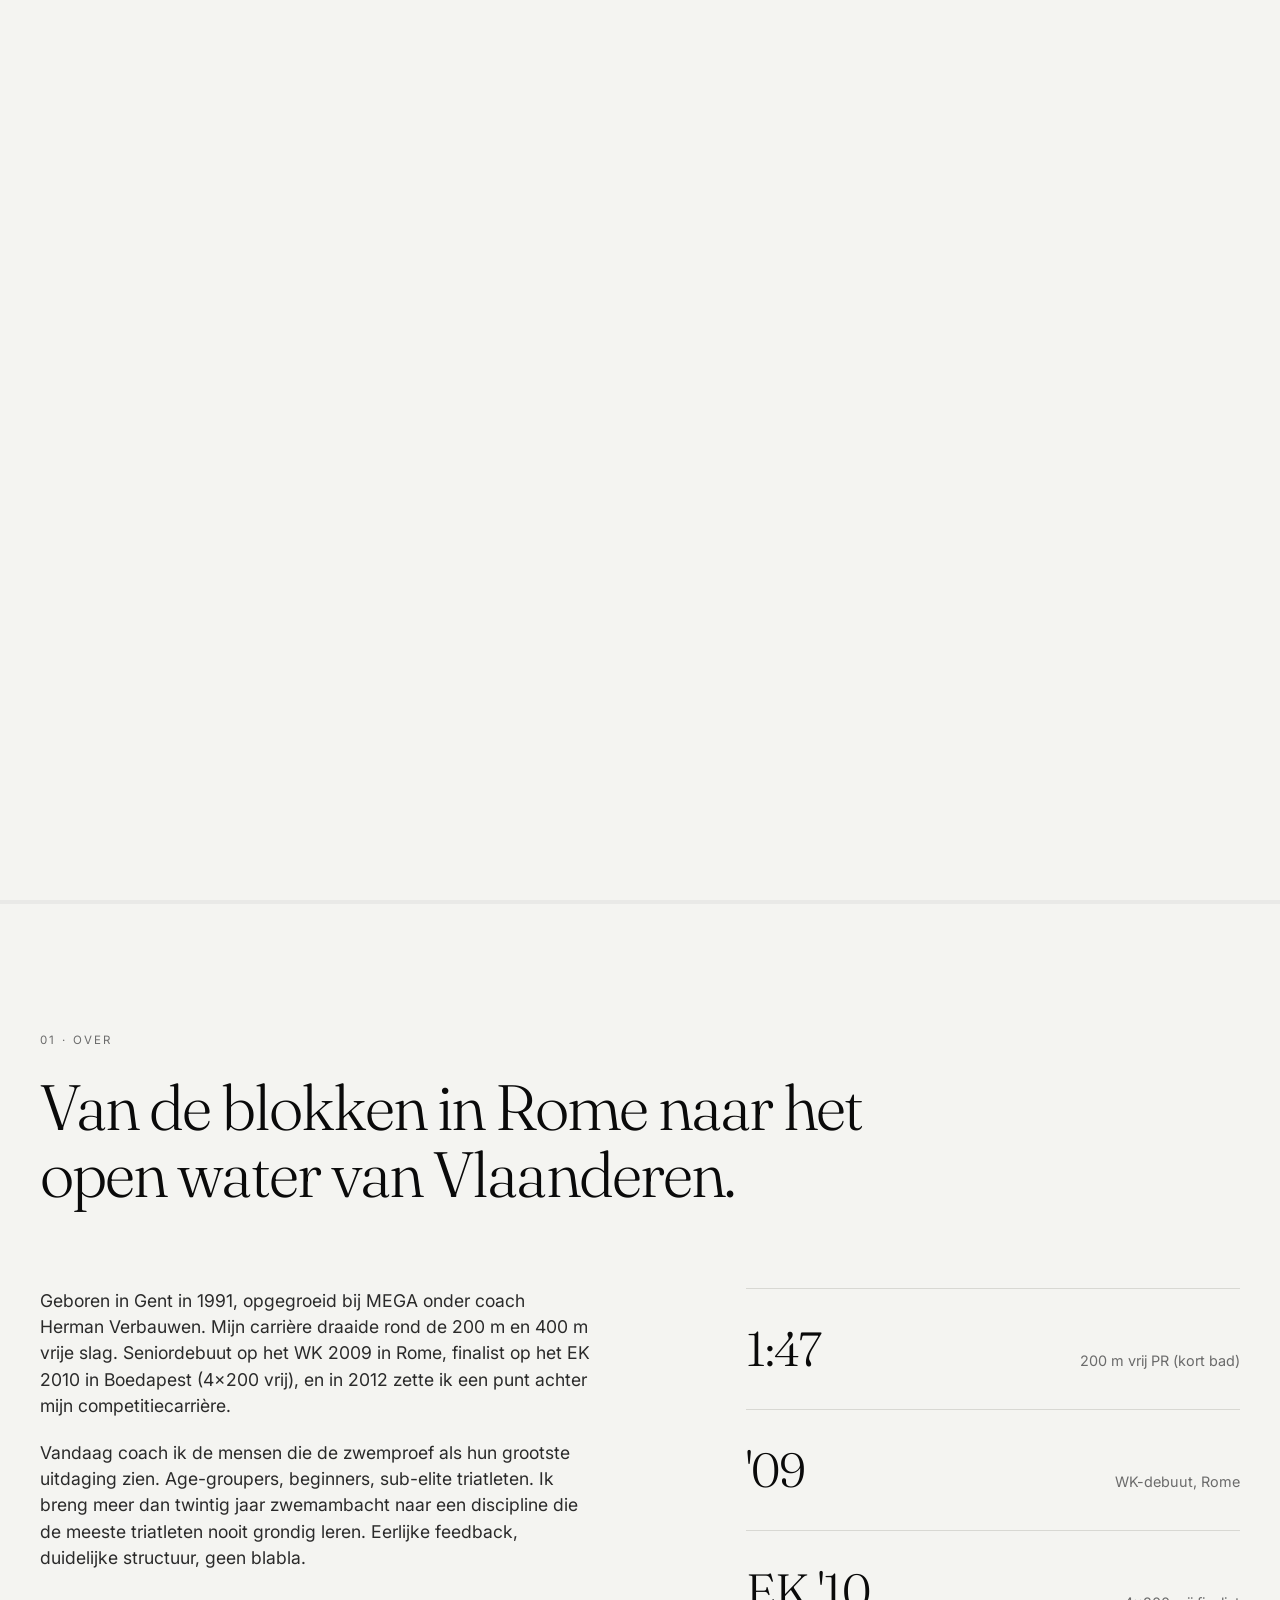
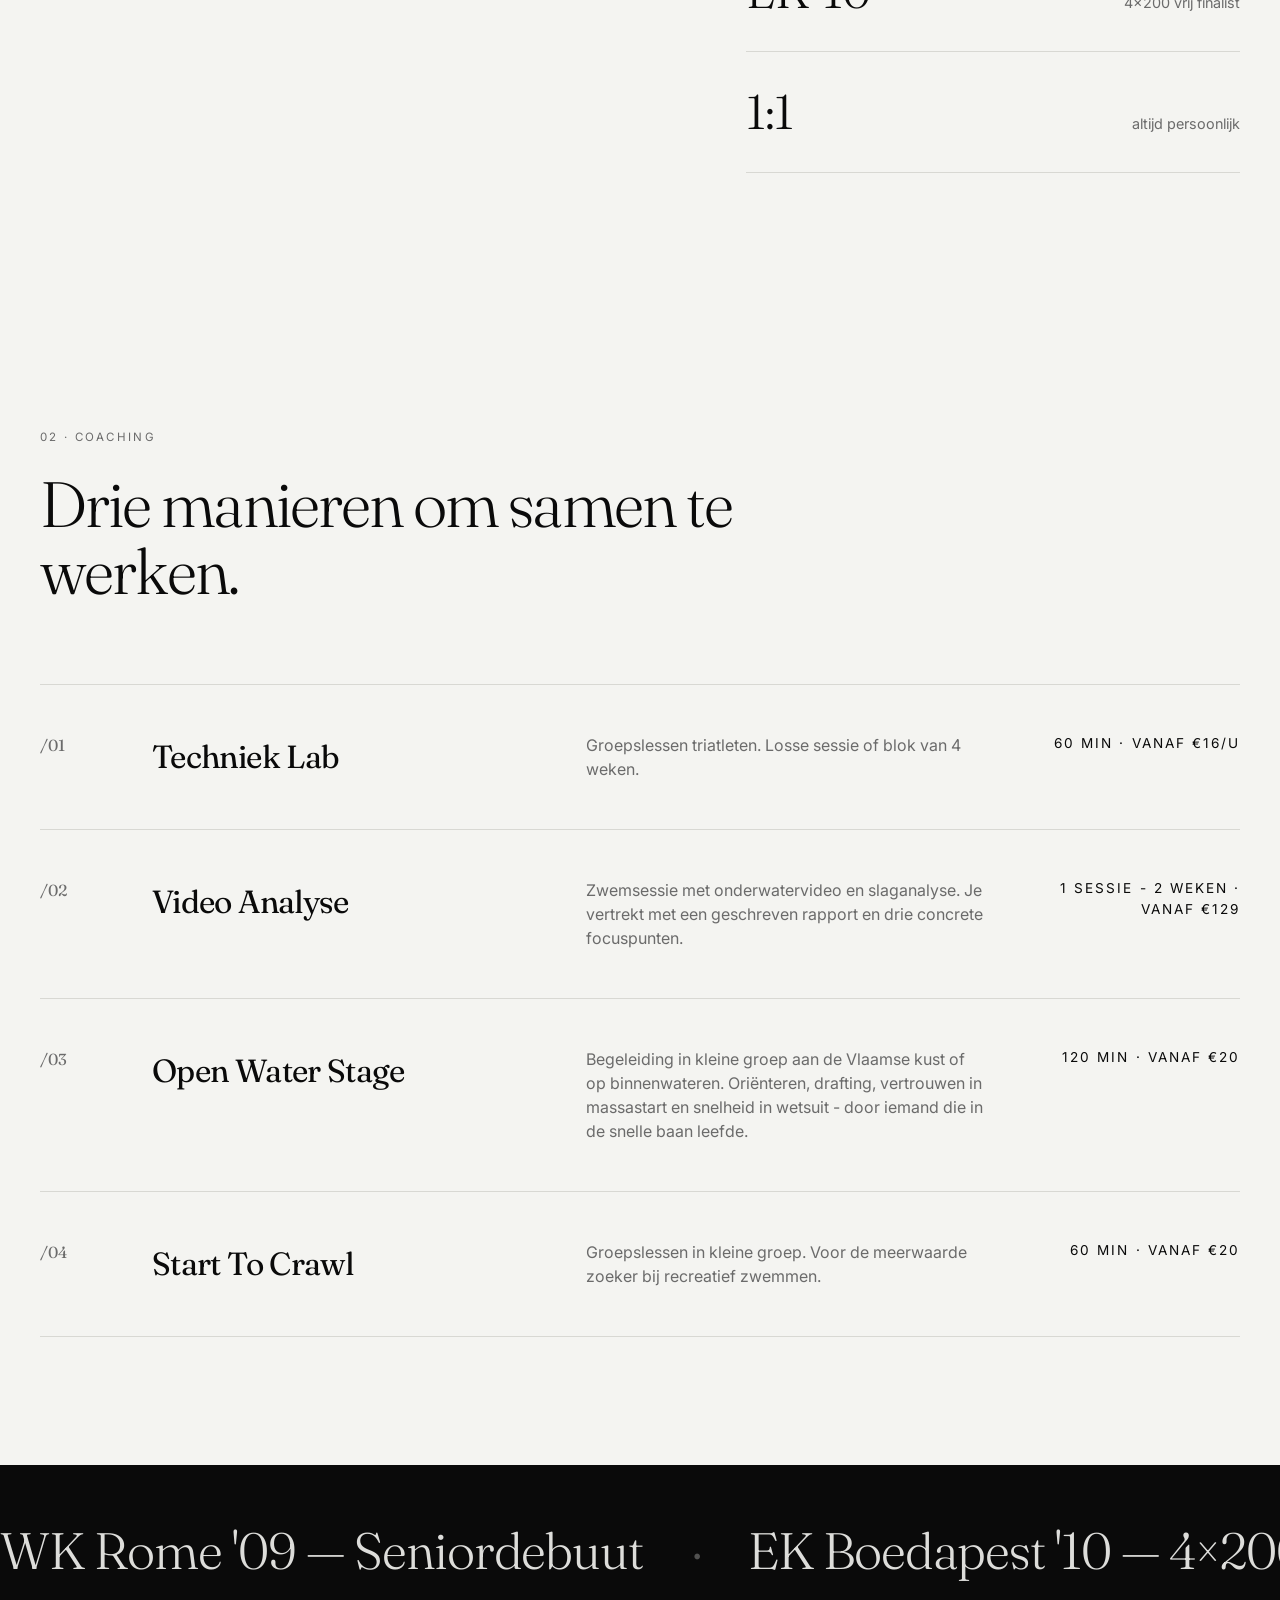
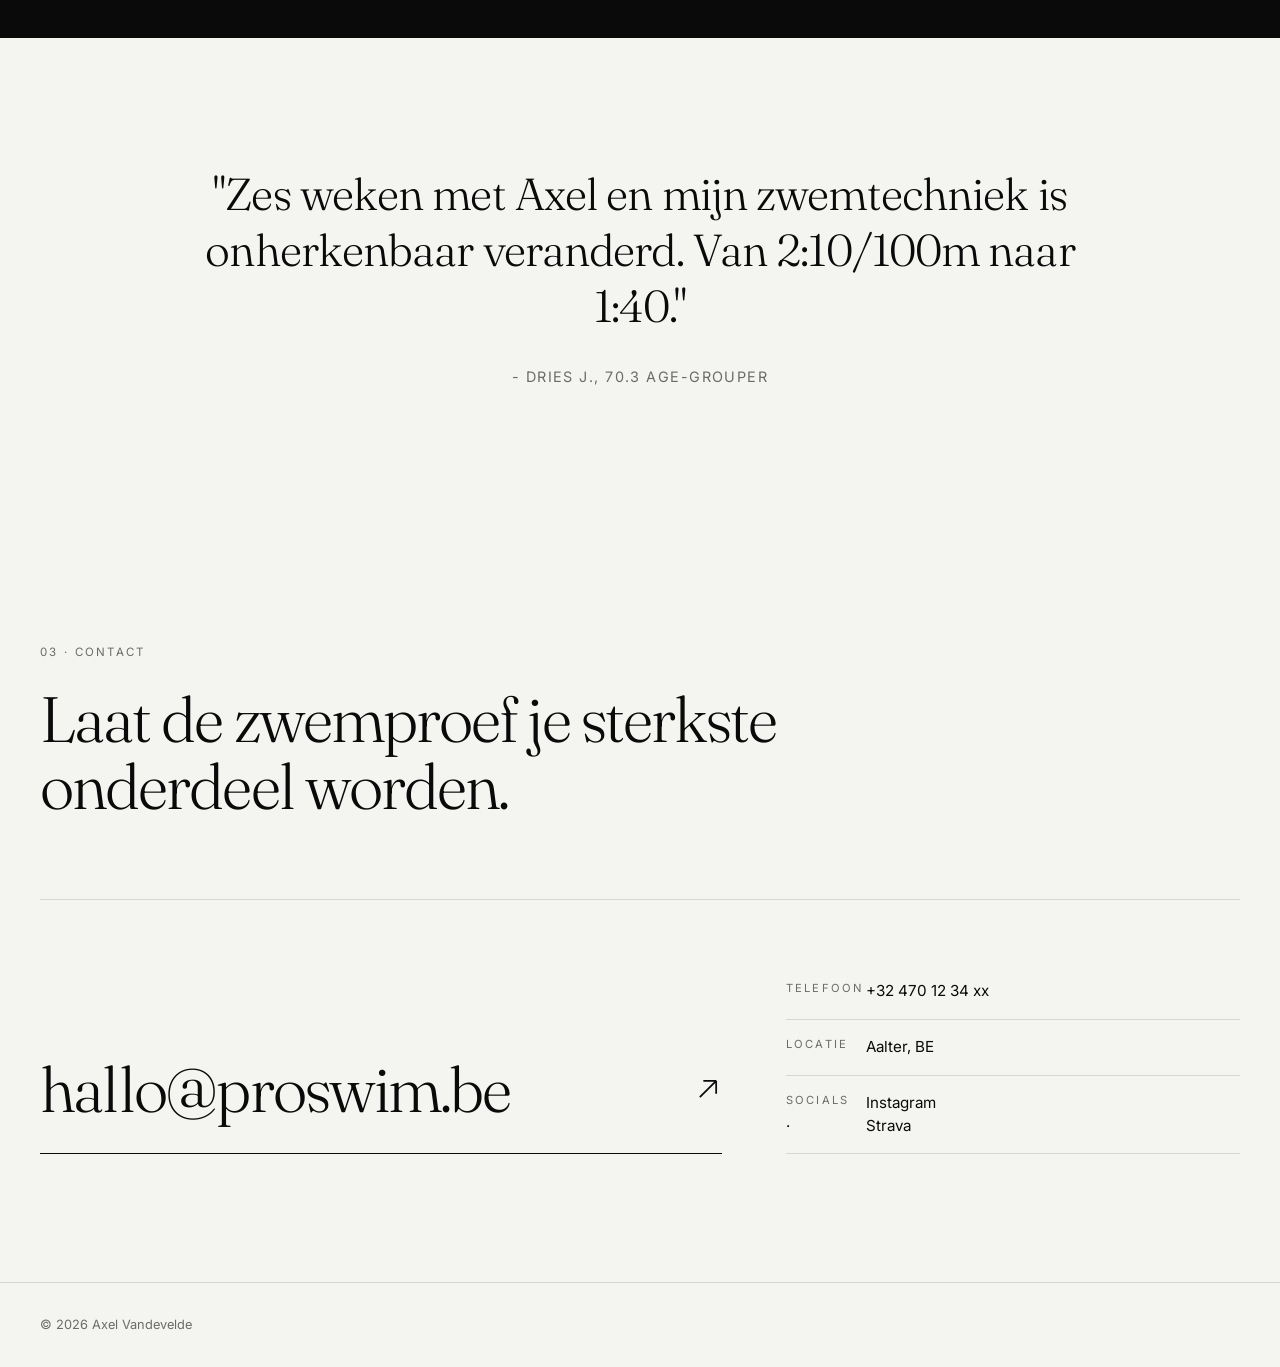
==== index.html @ d783f0c8 "Add files via upload" ====
<!doctype html>
<html lang="nl">
  <head>
    <meta charset="UTF-8" />
    <meta name="viewport" content="width=device-width, initial-scale=1.0" />
    <title>Axel Vandevelde — Zwemcoach voor Triatleten</title>
    <meta
      name="description"
      content="Ex-Belgisch international vrije slag, nu zwemcoach voor triatleten. Techniek, uithouding en open water. Gevestigd in Aalter."
    />
    <link rel="alternate" hreflang="nl" href="https://proswim.be/" />
    <link rel="alternate" hreflang="en" href="https://proswim.be/en/" />
    <link rel="alternate" hreflang="x-default" href="https://proswim.be/" />
    <link
      href="https://fonts.googleapis.com/css2?family=Inter:wght@300;400;500;600&family=Fraunces:opsz,wght@9..144,300;9..144,400;9..144,600&display=swap"
      rel="stylesheet"
    />
    <link rel="stylesheet" href="styles.css" />
    <link rel="sitemap" type="application/xml" href="/sitemap.xml" />
  </head>
  <body>
    <div class="loader" id="loader">
      <div class="loader__counter"><span id="count">0</span><i>%</i></div>
      <div class="loader__name">
        <span data-text="AXEL">AXEL</span>
        <span data-text="VANDEVELDE">VANDEVELDE</span>
      </div>
      <div class="loader__panel loader__panel--top"></div>
      <div class="loader__panel loader__panel--bottom"></div>
    </div>

    <div class="cursor" id="cursor"></div>

    <header class="nav">
      <a href="index.html" class="nav__logo">AV<span>.</span></a>
      <nav class="nav__links">
        <a href="#about">Over</a>
        <a href="#services">Coaching</a>
        <a href="#results">Palmares</a>
        <a href="#contact">Contact</a>
      </nav>
      <div class="nav__right">
        <!--<div class="lang">
          <a href="/" class="is-active" aria-current="page">NL</a>
          <span>/</span>
          <a href="/en/">EN</a>
        </div>-->
        <a href="#contact" class="nav__cta">Contacteer mij →</a>
      </div>
    </header>

    <section class="hero">
      <div class="hero__meta">
        <span>Zwemcoach · Ex-international vrije slag</span>
        <span>Aalter, België</span>
      </div>

      <h1 class="hero__title">
        <span class="line"><span>Zwem</span></span>
        <span class="line"><span>slimmer,</span></span>
        <span class="line"><span><em>niet harder.</em></span></span>
      </h1>

      <div class="hero__foot">
        <p>
          Voormalig Belgisch international vrije slag. Vandaag help ik
          triatleten en open-waterzwemmers om het eerste deel van de race om
          te toveren van een overlevingsoefening, naar een echt wapen.
        </p>
        <a href="#services" class="scroll-hint">
          <span>Scroll</span>
          <svg viewBox="0 0 24 24" width="14" height="14">
            <path d="M12 4v16m0 0l-6-6m6 6l6-6" stroke="currentColor"
              stroke-width="1.5" fill="none" />
          </svg>
        </a>
      </div>

      <svg class="wave" viewBox="0 0 1440 80" preserveAspectRatio="none">
        <path
          d="M0,40 C240,80 480,0 720,40 C960,80 1200,0 1440,40 L1440,80 L0,80 Z"
          fill="currentColor" />
      </svg>
    </section>

    <section class="about" id="about">
      <div class="section-head reveal">
        <span class="eyebrow">01 · Over</span>
        <h2>Van de blokken in Rome naar het open water van Vlaanderen.</h2>
      </div>
      <div class="about__grid">
        <div class="about__text reveal">
          <p>
            Geboren in Gent in 1991, opgegroeid bij MEGA onder coach Herman
            Verbauwen. Mijn carrière draaide rond de 200 m en 400 m vrije
            slag. Seniordebuut op het WK 2009 in Rome, finalist op het EK
            2010 in Boedapest (4×200 vrij), en in 2012 zette ik een punt
            achter mijn competitiecarrière.
          </p>
          <p>
            Vandaag coach ik de mensen die de zwemproef als hun grootste uitdaging zien.
            Age-groupers, beginners, sub-elite triatleten. Ik breng meer
            dan twintig jaar zwemambacht naar een discipline die de meeste
            triatleten nooit grondig leren. Eerlijke feedback, duidelijke
            structuur, geen blabla.
          </p>
        </div>
        <ul class="about__stats">
          <li class="reveal"><strong>1:47</strong><span>200 m vrij PR (kort bad)</span></li>
          <li class="reveal"><strong>'09</strong><span>WK-debuut, Rome</span></li>
          <li class="reveal"><strong>EK '10</strong><span>4×200 vrij finalist</span></li>
          <li class="reveal"><strong>1:1</strong><span>altijd persoonlijk</span></li>
        </ul>
      </div>
    </section>

    <section class="services" id="services">
      <div class="section-head reveal">
        <span class="eyebrow">02 · Coaching</span>
        <h2>Drie manieren om samen te werken.</h2>
      </div>

      <div class="services__list">
        <article class="service reveal">
          <span class="service__num">/01</span>
          <h3>Techniek Lab</h3>
          <p>
            Groepslessen triatleten. Losse sessie of blok van 4 weken.
          </p>
          <span class="service__meta">60 min · Vanaf €16/u</span>
        </article>

        <article class="service reveal">
          <span class="service__num">/02</span>
          <h3>Video Analyse</h3>
          <p>
            Zwemsessie met onderwatervideo en slaganalyse. Je vertrekt met
            een geschreven rapport en drie concrete focuspunten.
          </p>
          <span class="service__meta">1 sessie - 2 weken · Vanaf €129</span>
        </article>

        <article class="service reveal">
          <span class="service__num">/03</span>
          <h3>Open Water Stage</h3>
          <p>
            Begeleiding in kleine groep aan de Vlaamse kust of op
            binnenwateren. Oriënteren, drafting, vertrouwen in massastart
            en snelheid in wetsuit - door iemand die in de snelle baan
            leefde.
          </p>
          <span class="service__meta">120 min · Vanaf €20</span>
        </article>

        <article class="service reveal">
          <span class="service__num">/04</span>
          <h3>Start To Crawl</h3>
          <p>
            Groepslessen in kleine groep. Voor de meerwaarde zoeker bij recreatief zwemmen.
          </p>
          <span class="service__meta">60 min · Vanaf €20</span>
        </article>
      </div>
    </section>

    <section class="marquee" id="results">
      <div class="marquee__track">
        <span>WK Rome '09 — Seniordebuut</span><span>·</span>
        <span>EK Boedapest '10 — 4×200 vrij finalist</span><span>·</span>
        <span>EYOF Belgrado '07 — 🥉 4×100 vrij</span><span>·</span>
        <span>Jeugd-EK Praag '09 — 200 vrij finalist</span><span>·</span>
        <span>BK-titels jeugd & senioren</span><span>·</span>
        <span>200 vrij PR · 1:47.74 (kort bad)</span><span>·</span>
        <span>400 vrij PR · 3:48.53 (kort bad)</span><span>·</span>
        <span>100 vrij PR · 49.70 (kort bad)</span><span>·</span>
      </div>
    </section>

    <section class="quote">
      <blockquote class="reveal">
        <p>
          "Zes weken met Axel en mijn zwemtechniek is onherkenbaar veranderd. Van 2:10/100m naar 1:40."
        </p>
        <cite>- Dries J., 70.3 age-grouper</cite>
      </blockquote>
    </section>

    <section class="contact" id="contact">
      <div class="section-head reveal">
        <span class="eyebrow">03 · Contact</span>
        <h2>Laat de zwemproef je sterkste onderdeel worden.</h2>
      </div>

      <div class="contact__grid">
        <a href="mailto:hallo@proswim.be" class="contact__big reveal">
          hallo@proswim.be
          <svg viewBox="0 0 24 24" width="28" height="28">
            <path d="M5 19L19 5M19 5H8M19 5v11" stroke="currentColor"
              stroke-width="1.5" fill="none" />
          </svg>
        </a>

        <div class="contact__info reveal">
          <p><span>Telefoon</span>+32 470 12 34 xx</p>
          <p><span>Locatie</span>Aalter, BE</p>
          <p>
            <span>Socials</span>
            <a href="https://www.instagram.com/proswim.be">Instagram</a> · <a href="https://strava.app.link/yNakvzGQs3b">Strava</a>
          </p>
        </div>
      </div>
    </section>

    <footer class="footer">
      <span>© 2026 Axel Vandevelde</span>
    </footer>

    <script src="script.js"></script>
  </body>
</html>
---- styles.css ----
/* RESET */
*, *::before, *::after { box-sizing: border-box; margin: 0; padding: 0; }
html { scroll-behavior: smooth; }
body {
  font-family: "Inter", system-ui, sans-serif;
  background: #f4f4f1;
  color: #0a0a0a;
  font-weight: 400;
  line-height: 1.5;
  -webkit-font-smoothing: antialiased;
  overflow-x: hidden;
}
a { color: inherit; text-decoration: none; }
img { max-width: 100%; display: block; }

:root {
  --bg: #f4f4f1;
  --fg: #0a0a0a;
  --muted: #6b6b6b;
  --line: #d8d8d3;
  --serif: "Fraunces", Georgia, serif;
}

/* ------------- LOADER ------------- */
.loader {
  position: fixed; inset: 0; z-index: 100;
  background: var(--fg); color: var(--bg);
  display: flex; align-items: center; justify-content: center;
  flex-direction: column; gap: 2rem;
  overflow: hidden;
}
.loader__counter {
  position: absolute; bottom: 2rem; right: 2rem;
  font-family: var(--serif); font-size: clamp(3rem, 10vw, 7rem);
  font-weight: 300; letter-spacing: -0.04em;
  display: flex; align-items: flex-start;
}
.loader__counter i { font-size: 1rem; margin-top: 1rem; font-style: normal; opacity: .5;}
.loader__name {
  display: flex; gap: 1.5rem;
  font-family: var(--serif); font-size: clamp(2.5rem, 9vw, 6rem);
  font-weight: 400; letter-spacing: -0.04em;
}
.loader__name span {
  display: inline-block; overflow: hidden;
  position: relative;
}
.loader__name span::before {
  content: attr(data-text);
  display: inline-block;
  transform: translateY(110%);
  animation: rise 0.9s cubic-bezier(.6,.05,.05,1) 0.3s forwards;
}
.loader__name span:nth-child(2)::before { animation-delay: 0.5s; }
@keyframes rise { to { transform: translateY(0); } }

.loader__panel {
  position: absolute; left: 0; right: 0; height: 50vh;
  background: var(--bg);
  transform: scaleY(0); transform-origin: top;
}
.loader__panel--bottom { bottom: 0; transform-origin: bottom; }
.loader__panel--top    { top: 0; }

.loader.is-done .loader__panel { animation: curtain 1s cubic-bezier(.7,0,.2,1) forwards; }
.loader.is-done .loader__counter,
.loader.is-done .loader__name { opacity: 0; transition: opacity .4s; }
@keyframes curtain { to { transform: scaleY(1); } }
.loader.is-gone { display: none; }

/* ------------- CURSOR ------------- */
.cursor {
  position: fixed; top: 0; left: 0; width: 18px; height: 18px;
  border: 1px solid var(--fg); border-radius: 50%;
  pointer-events: none; z-index: 90;
  transform: translate(-50%, -50%);
  transition: transform .2s ease, width .25s, height .25s, background .25s;
  mix-blend-mode: difference;
  border-color: #fff;
}
.cursor.is-hover { width: 46px; height: 46px; background: #fff; }
@media (max-width: 768px) { .cursor { display: none; } }

/* ------------- NAV ------------- */
.nav {
  position: fixed; top: 0; left: 0; right: 0; z-index: 50;
  display: flex; align-items: center; justify-content: space-between;
  padding: 1.5rem 2.5rem;
  mix-blend-mode: difference; color: #fff;
}
.nav__logo { font-family: var(--serif); font-size: 1.4rem; font-weight: 500; }
.nav__logo span { color: #fff; opacity: .5; }
.nav__links { display: flex; gap: 2rem; font-size: .9rem; }
.nav__links a { position: relative; }
.nav__links a::after {
  content: ""; position: absolute; left: 0; bottom: -4px;
  width: 100%; height: 1px; background: currentColor;
  transform: scaleX(0); transform-origin: right;
  transition: transform .4s ease;
}
.nav__links a:hover::after { transform: scaleX(1); transform-origin: left; }
.nav__cta { font-size: .85rem; opacity: .9; }
@media (max-width: 768px) {
  .nav { padding: 1rem 1.25rem; }
  .nav__links { display: none; }
}

/* ------------- HERO ------------- */
.hero {
  min-height: 100vh; padding: 8rem 2.5rem 4rem;
  display: flex; flex-direction: column; justify-content: space-between;
  position: relative;
}
.hero__meta {
  display: flex; justify-content: space-between;
  text-transform: uppercase; letter-spacing: .15em;
  font-size: .72rem; color: var(--muted);
}
.hero__title {
  font-family: var(--serif);
  font-size: clamp(3.5rem, 14vw, 13rem);
  font-weight: 300; line-height: .95;
  letter-spacing: -0.04em;
  margin: 2rem 0;
}
.hero__title em { font-style: italic; font-weight: 400; opacity: .55; }
.hero__title .line { display: block; overflow: hidden; }
.hero__title .line > span {
  display: inline-block; transform: translateY(110%);
  animation: rise 1s cubic-bezier(.6,.05,.05,1) forwards;
}
.hero__title .line:nth-child(1) > span { animation-delay: 2.2s; }
.hero__title .line:nth-child(2) > span { animation-delay: 2.3s; }
.hero__title .line:nth-child(3) > span { animation-delay: 2.4s; }

.hero__foot {
  display: flex; justify-content: space-between; align-items: flex-end;
  gap: 2rem;
  opacity: 0; animation: fadeIn 1s ease 2.8s forwards;
}
.hero__foot p { max-width: 38ch; color: var(--muted); }
.scroll-hint {
  display: flex; align-items: center; gap: .5rem;
  font-size: .8rem; text-transform: uppercase; letter-spacing: .15em;
}
.scroll-hint svg { animation: bob 2s ease-in-out infinite; }
@keyframes bob { 50% { transform: translateY(6px); } }
@keyframes fadeIn { to { opacity: 1; } }

.wave {
  position: absolute; 
  bottom: 0; 
  left: 0;
  /* 1. Stretch the wave to be twice as wide as the screen */
  width: 200%; 
  height: 60px;
  color: var(--fg);
  opacity: .04;
  
  /* 2. Apply a linear, infinite animation */
  animation: rollingWave 12s linear infinite;
}

/* 3. Define the sliding motion */
@keyframes rollingWave {
  0% {
    transform: translateX(0);
  }
  100% {
    /* Slide left by exactly half its new width (which equals 1 screen width) */
    transform: translateX(-50%);
  }
}

@media (max-width: 768px) {
  .hero { padding: 7rem 1.25rem 3rem; }
  .hero__foot { flex-direction: column; align-items: flex-start; }
}

/* ------------- SECTION SHARED ------------- */
section { padding: 8rem 2.5rem; }
@media (max-width: 768px) { section { padding: 5rem 1.25rem; } }

.section-head { max-width: 900px; margin-bottom: 5rem; }
.eyebrow {
  text-transform: uppercase; letter-spacing: .2em; font-size: .72rem;
  color: var(--muted); display: block; margin-bottom: 1.5rem;
}
.section-head h2 {
  font-family: var(--serif); font-weight: 300;
  font-size: clamp(2rem, 5vw, 4rem); line-height: 1.05;
  letter-spacing: -0.03em;
}

/* Scroll reveals */
.reveal { opacity: 0; transform: translateY(40px); transition: opacity 1s ease, transform 1s ease; }
.reveal.in { opacity: 1; transform: none; }

/* ------------- ABOUT ------------- */
.about__grid {
  display: grid; grid-template-columns: 1.3fr 1fr; gap: 4rem;
  align-items: start;
}
.about__text p + p { margin-top: 1.25rem; }
.about__text p { font-size: 1.1rem; color: #2a2a2a; max-width: 50ch; }

.about__stats { list-style: none; border-top: 1px solid var(--line); }
.about__stats li {
  display: flex; justify-content: space-between; align-items: baseline;
  padding: 1.5rem 0; border-bottom: 1px solid var(--line);
}
.about__stats strong {
  font-family: var(--serif); font-weight: 300;
  font-size: clamp(2rem, 4vw, 3rem); letter-spacing: -0.02em;
}
.about__stats span { color: var(--muted); font-size: .9rem; }
@media (max-width: 768px) { .about__grid { grid-template-columns: 1fr; gap: 3rem; } }

/* ------------- SERVICES ------------- */
.services__list { display: grid; gap: 0; border-top: 1px solid var(--line); }
.service {
  display: grid; grid-template-columns: 80px 1fr 1fr 220px;
  gap: 2rem; align-items: start;
  padding: 3rem 0; border-bottom: 1px solid var(--line);
  transition: padding .4s ease, background .4s ease;
}
.service:hover { padding-left: 1.5rem; background: rgba(0,0,0,0.02); }
.service__num { font-family: var(--serif); color: var(--muted); }
.service h3 {
  font-family: var(--serif); font-weight: 400;
  font-size: clamp(1.5rem, 2.5vw, 2.2rem); letter-spacing: -0.02em;
}
.service p { color: var(--muted); max-width: 42ch; }
.service__meta {
  text-align: right; font-size: .85rem;
  text-transform: uppercase; letter-spacing: .15em; color: var(--fg);
}
@media (max-width: 768px) {
  .service { grid-template-columns: 1fr; gap: 1rem; }
  .service__meta { text-align: left; }
}

/* ------------- MARQUEE ------------- */
.marquee {
  background: var(--fg); color: var(--bg);
  padding: 3rem 0; overflow: hidden;
}
.marquee__track {
  display: flex; gap: 3rem; white-space: nowrap;
  font-family: var(--serif); font-size: clamp(1.8rem, 4vw, 3.5rem);
  font-weight: 300; letter-spacing: -0.02em;
  animation: scroll 28s linear infinite;
}
.marquee__track span:nth-child(odd) { opacity: .9; }
.marquee__track span:nth-child(even) { opacity: .3; }
@keyframes scroll {
  to { transform: translateX(-50%); }
}

/* ------------- QUOTE ------------- */
.quote { text-align: center; }
.quote blockquote { max-width: 900px; margin: 0 auto; }
.quote p {
  font-family: var(--serif); font-weight: 300;
  font-size: clamp(1.5rem, 3.5vw, 2.8rem);
  line-height: 1.25; letter-spacing: -0.02em;
}
.quote cite {
  display: block; margin-top: 2rem; font-style: normal;
  color: var(--muted); font-size: .9rem;
  letter-spacing: .1em; text-transform: uppercase;
}

/* ------------- CONTACT ------------- */
.contact__grid {
  display: grid; grid-template-columns: 1.5fr 1fr; gap: 4rem;
  align-items: end; border-top: 1px solid var(--line); padding-top: 4rem;
}
.contact__big {
  display: flex; align-items: center; justify-content: space-between;
  font-family: var(--serif); font-weight: 300;
  font-size: clamp(1.8rem, 5vw, 4rem); letter-spacing: -0.03em;
  padding-bottom: 1rem; border-bottom: 1px solid var(--fg);
  transition: padding .4s ease;
}
.contact__big:hover { padding-left: 1rem; padding-bottom: 1.5rem;}
.contact__info p {
  display: grid; grid-template-columns: 80px 1fr;
  padding: 1rem 0; border-bottom: 1px solid var(--line);
  font-size: .95rem;
}
.contact__info span {
  text-transform: uppercase; font-size: .7rem;
  letter-spacing: .2em; color: var(--muted);
}
@media (max-width: 768px) {
  .contact__grid { grid-template-columns: 1fr; gap: 3rem; }
}

/* ------------- FOOTER ------------- */
.footer {
  display: flex; justify-content: space-between;
  padding: 2rem 2.5rem; font-size: .8rem; color: var(--muted);
  border-top: 1px solid var(--line);
}
@media (max-width: 768px) { .footer { padding: 1.5rem 1.25rem; } }

/* LANGUAGE TOGGLE */
.nav__right {
  display: flex;
  align-items: center;
  gap: 2rem;
}
.lang {
  display: flex;
  align-items: center;
  gap: 0.5rem;
  font-size: 0.8rem;
  letter-spacing: 0.1em;
}
.lang a {
  opacity: 0.45;
  transition: opacity 0.3s ease;
}
.lang a.is-active,
.lang a:hover {
  opacity: 1;
}
.lang span {
  opacity: 0.3;
}
@media (max-width: 768px) {
  .nav__right { gap: 1rem; }
  .nav__cta { display: none; }
}
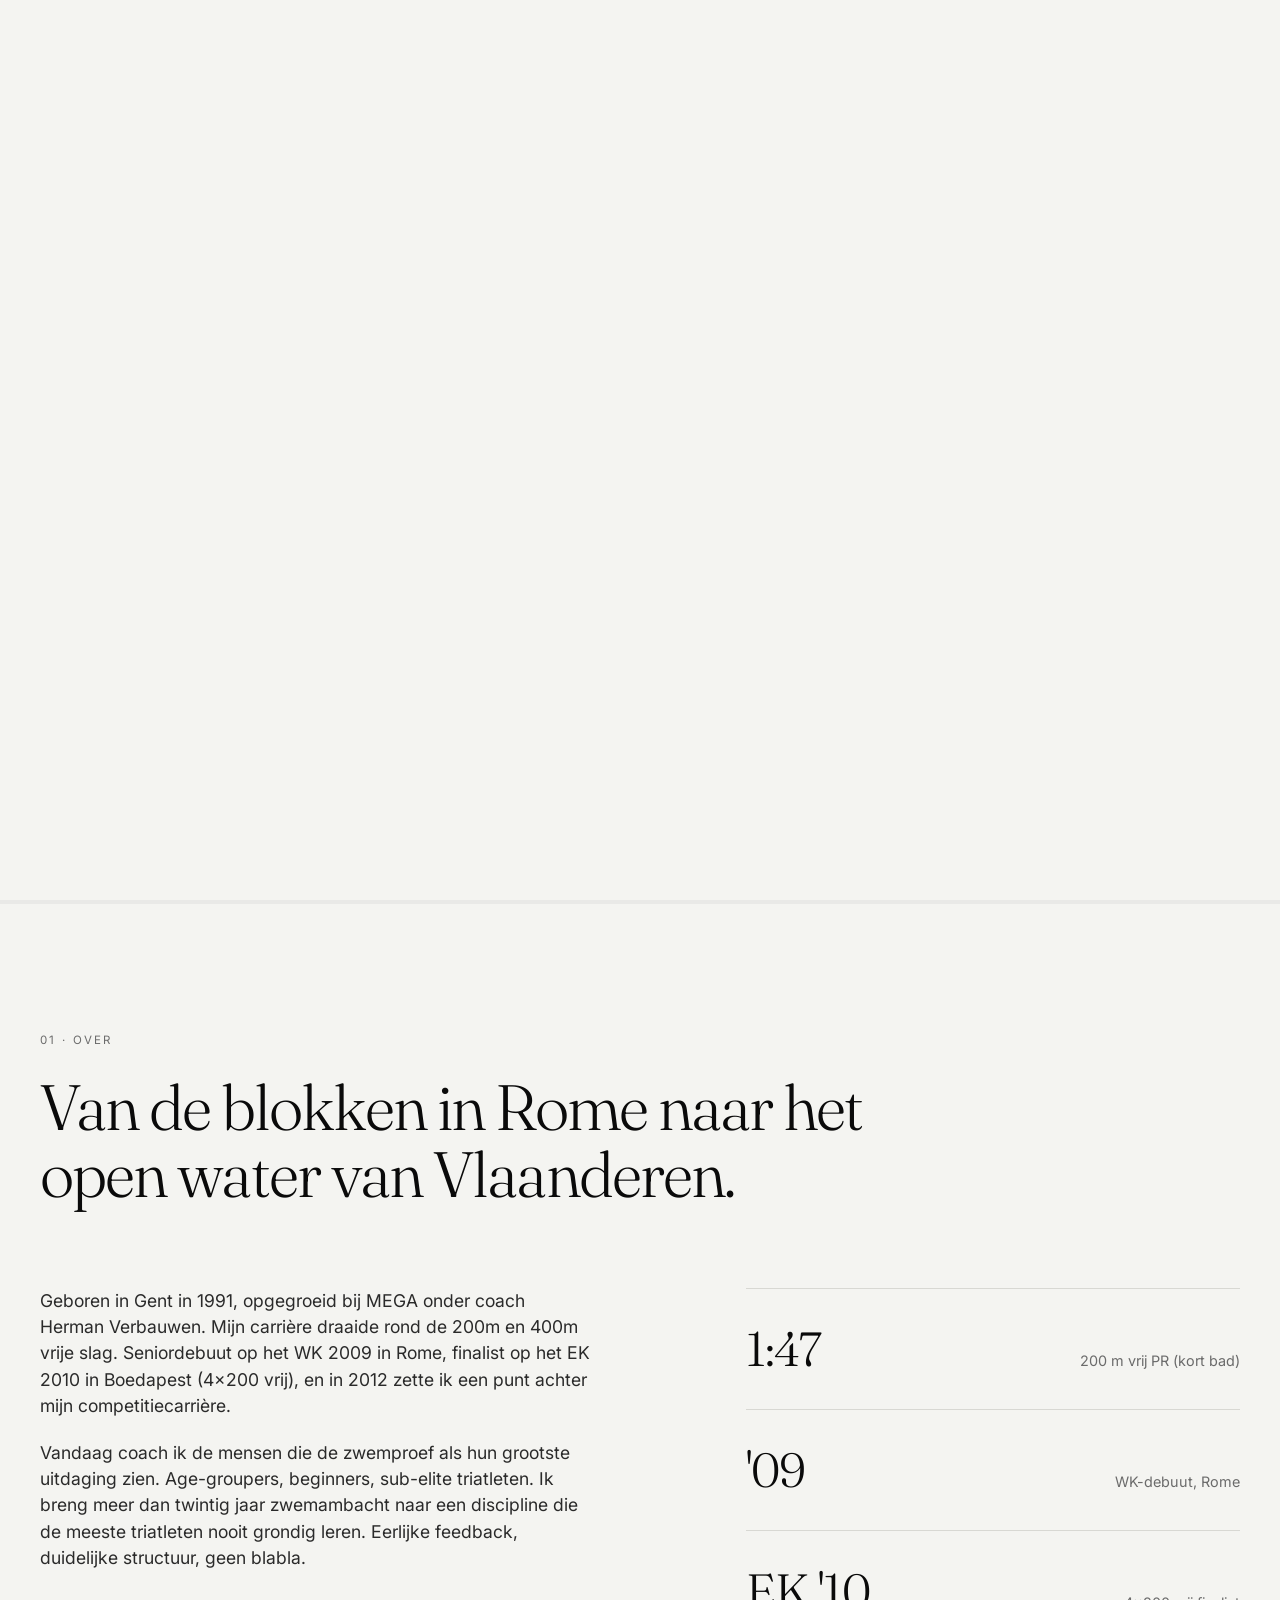
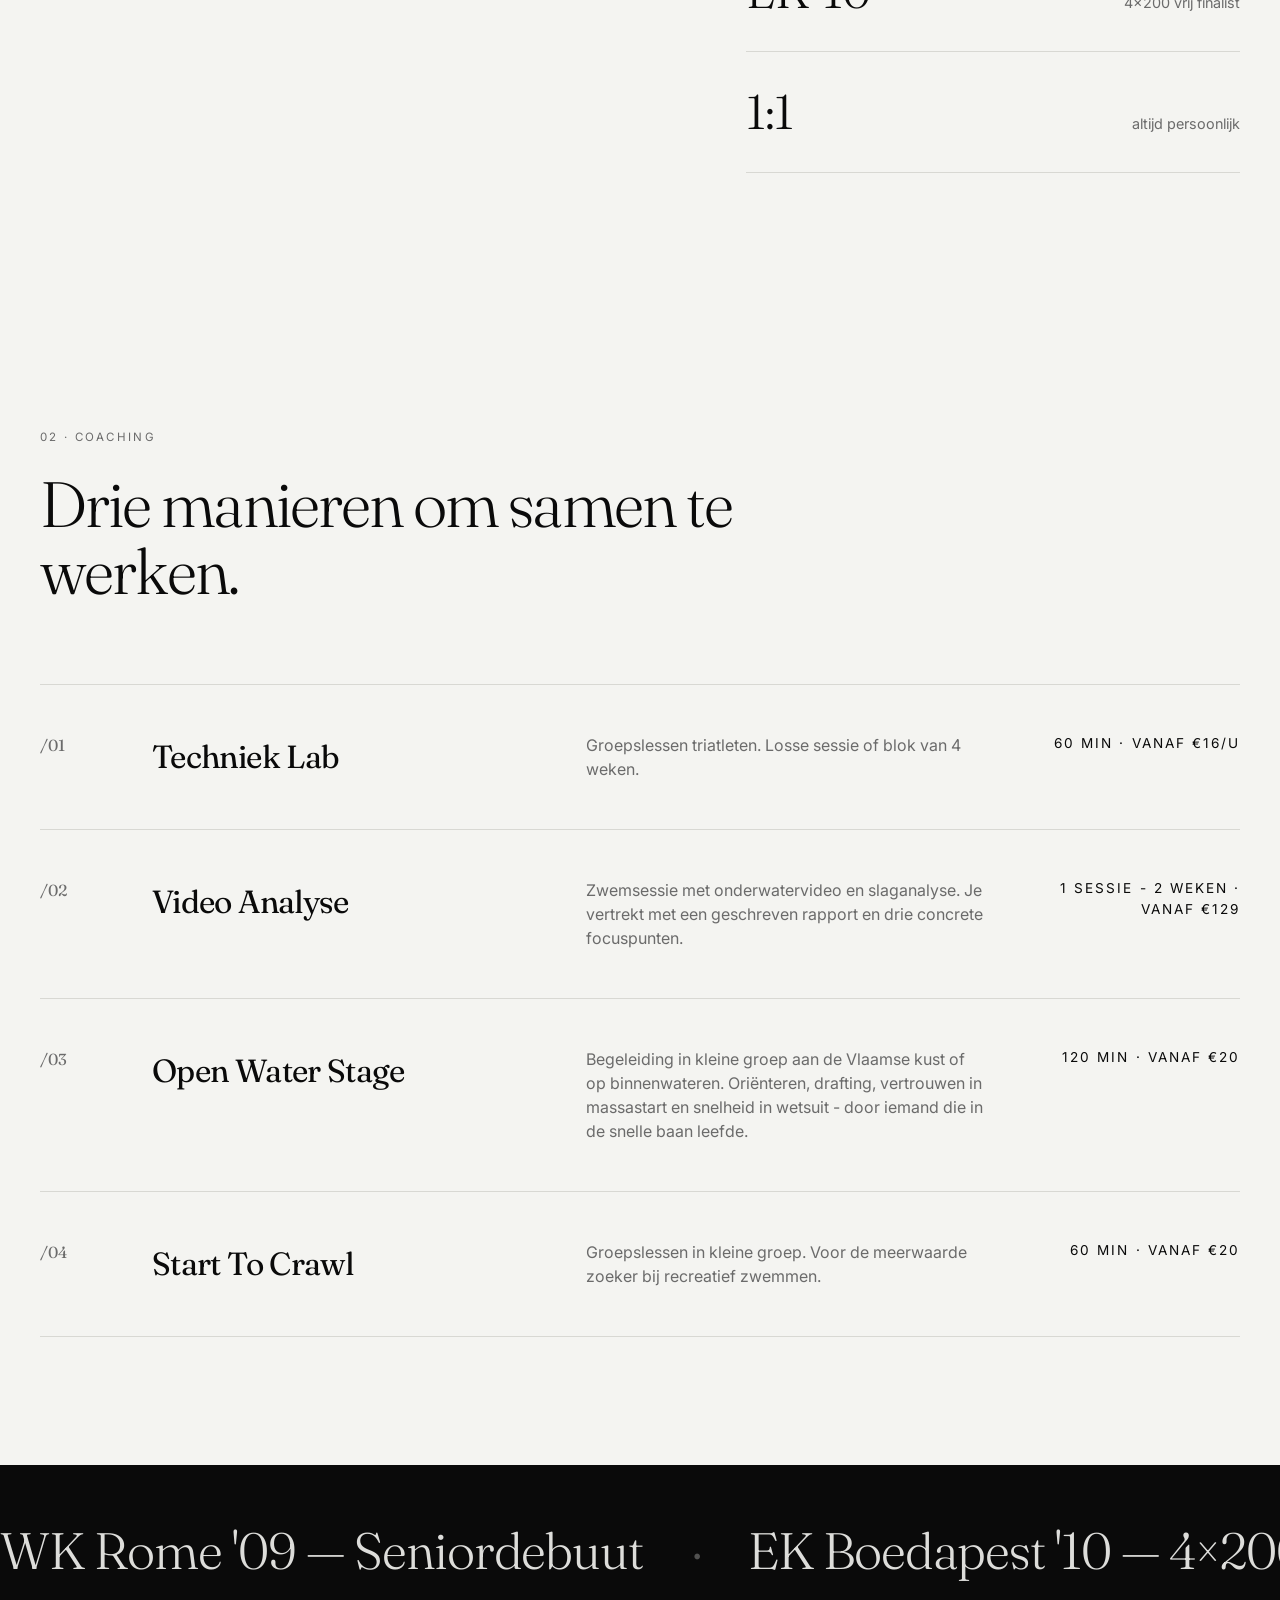
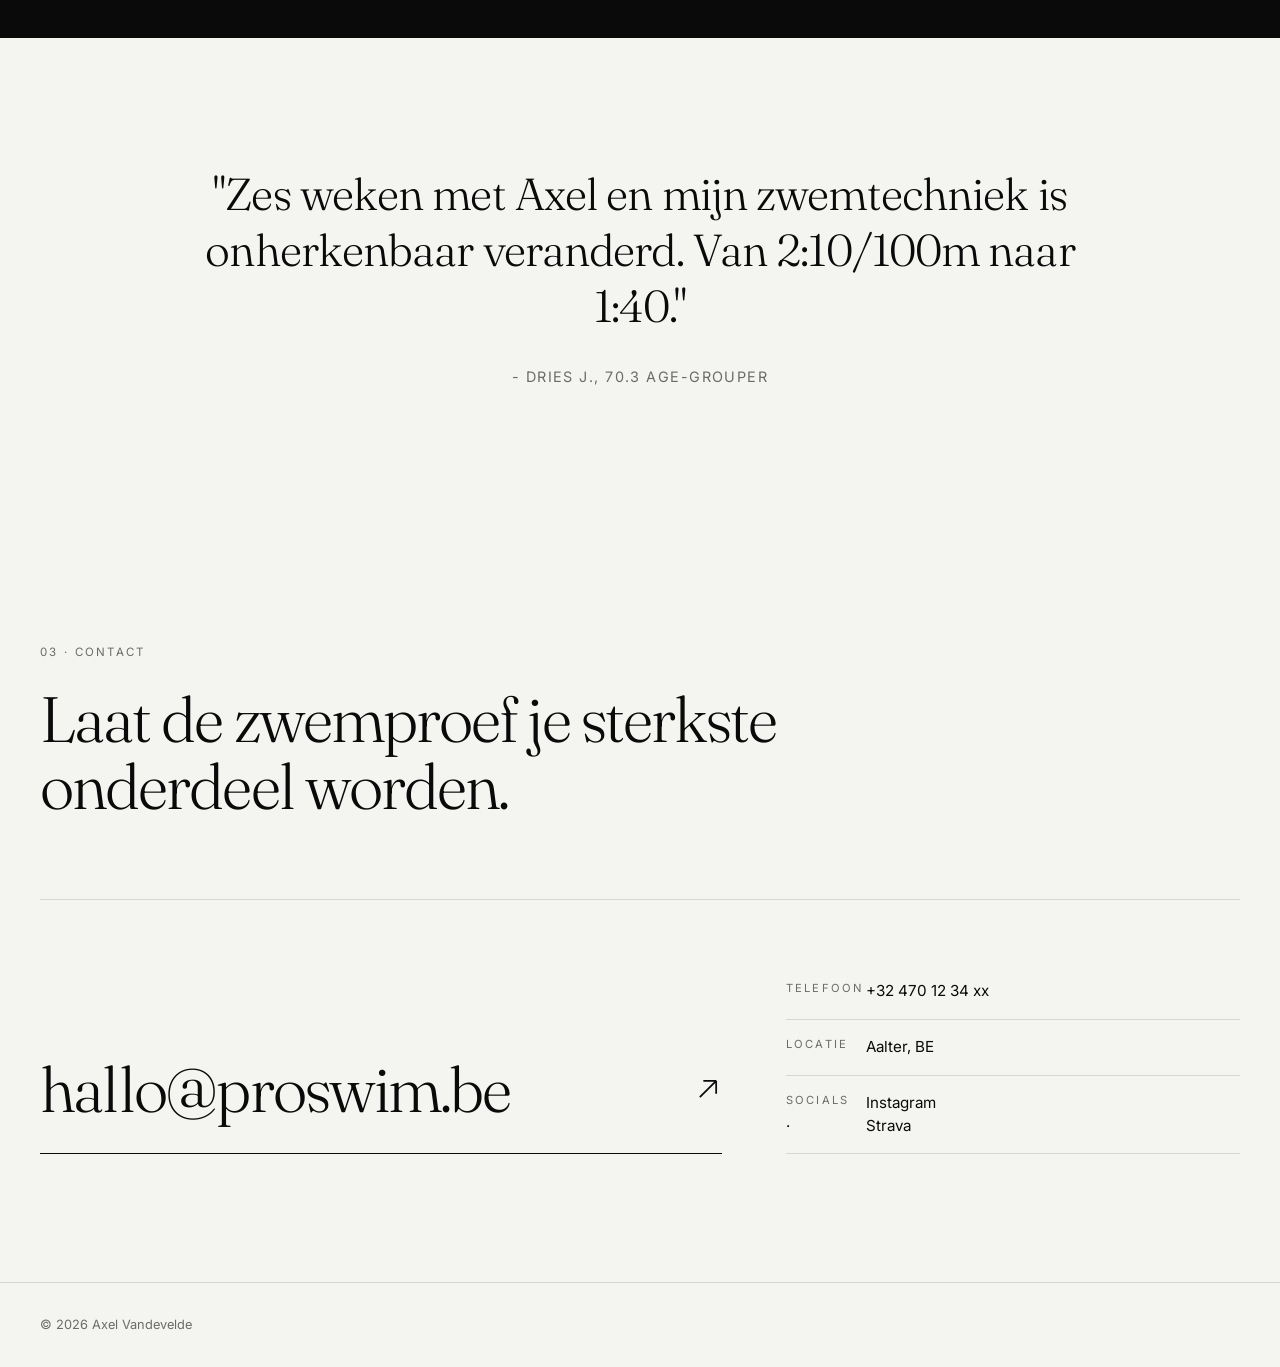
==== commit ef5a783d: "Add files via upload" ====
--- a/index.html
+++ b/index.html
@@ -92,7 +92,7 @@
         <div class="about__text reveal">
           <p>
             Geboren in Gent in 1991, opgegroeid bij MEGA onder coach Herman
-            Verbauwen. Mijn carrière draaide rond de 200 m en 400 m vrije
+            Verbauwen. Mijn carrière draaide rond de 200m en 400m vrije
             slag. Seniordebuut op het WK 2009 in Rome, finalist op het EK
             2010 in Boedapest (4×200 vrij), en in 2012 zette ik een punt
             achter mijn competitiecarrière.
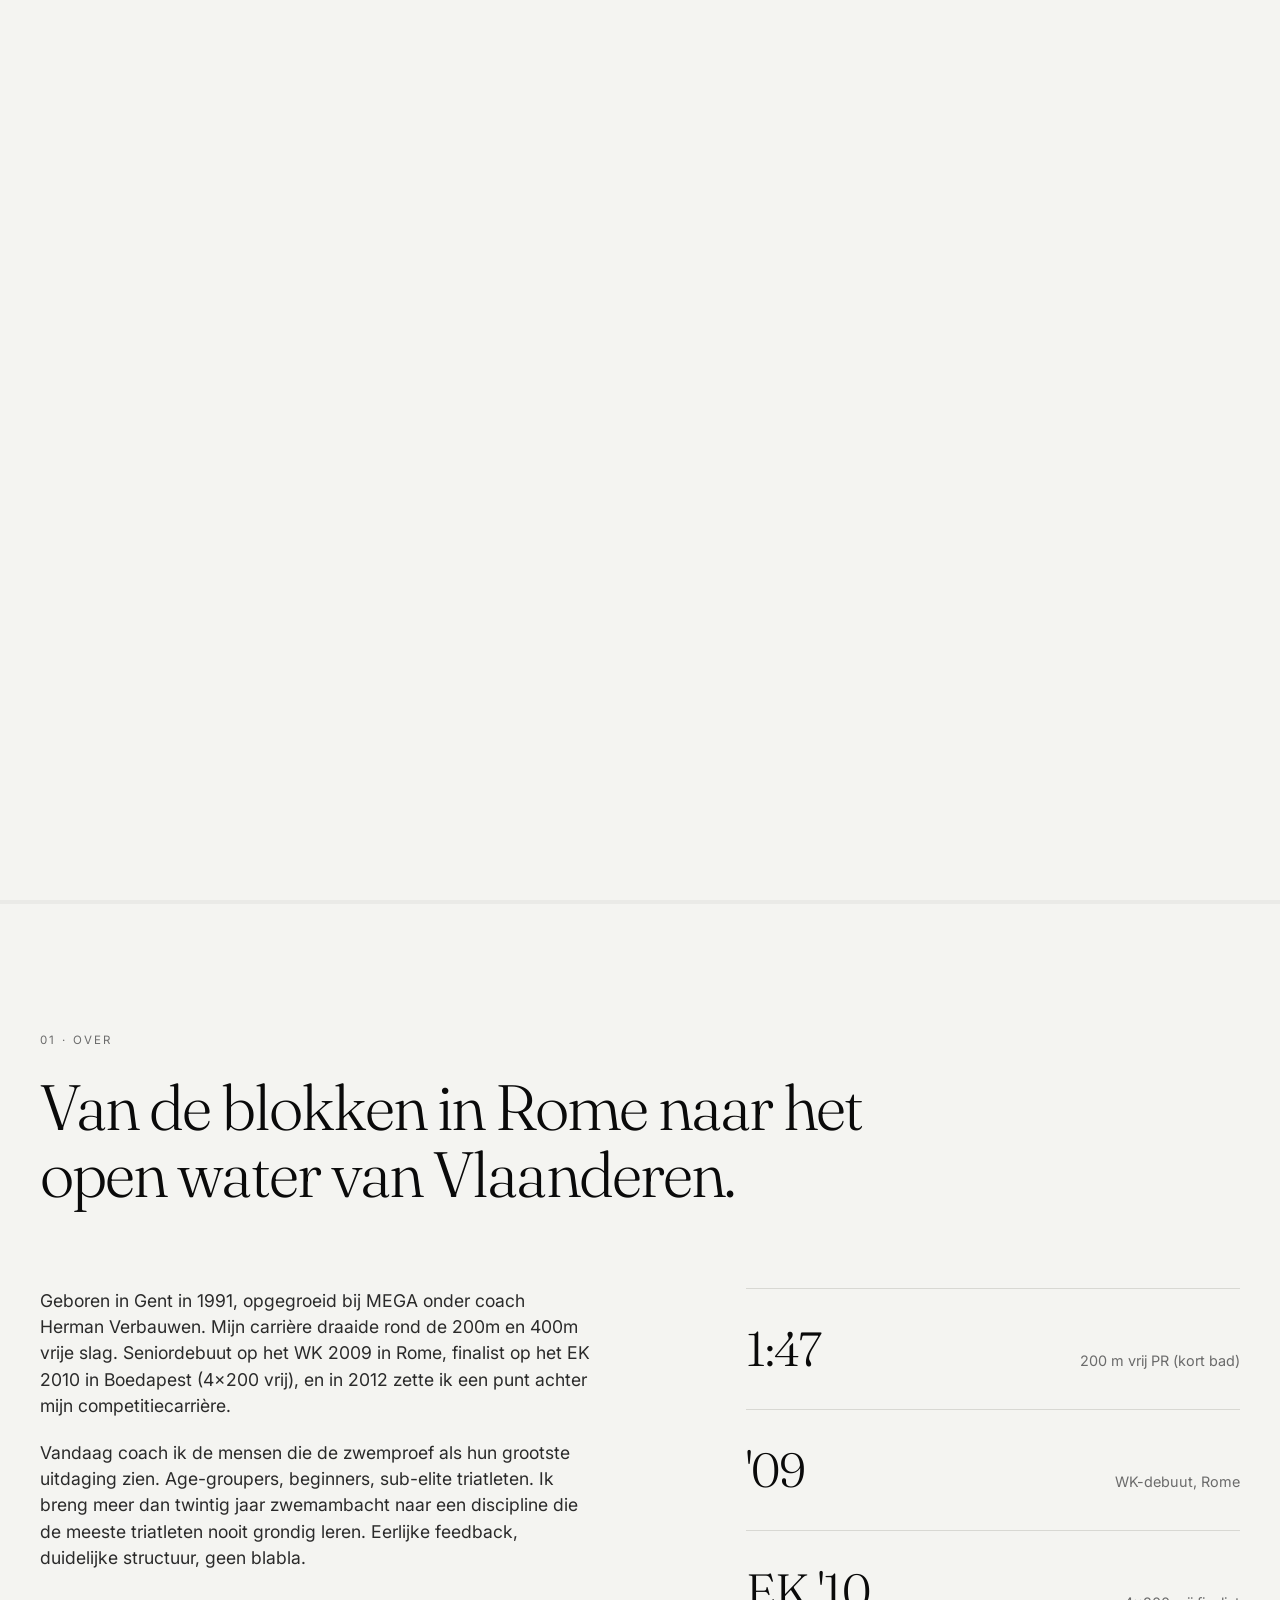
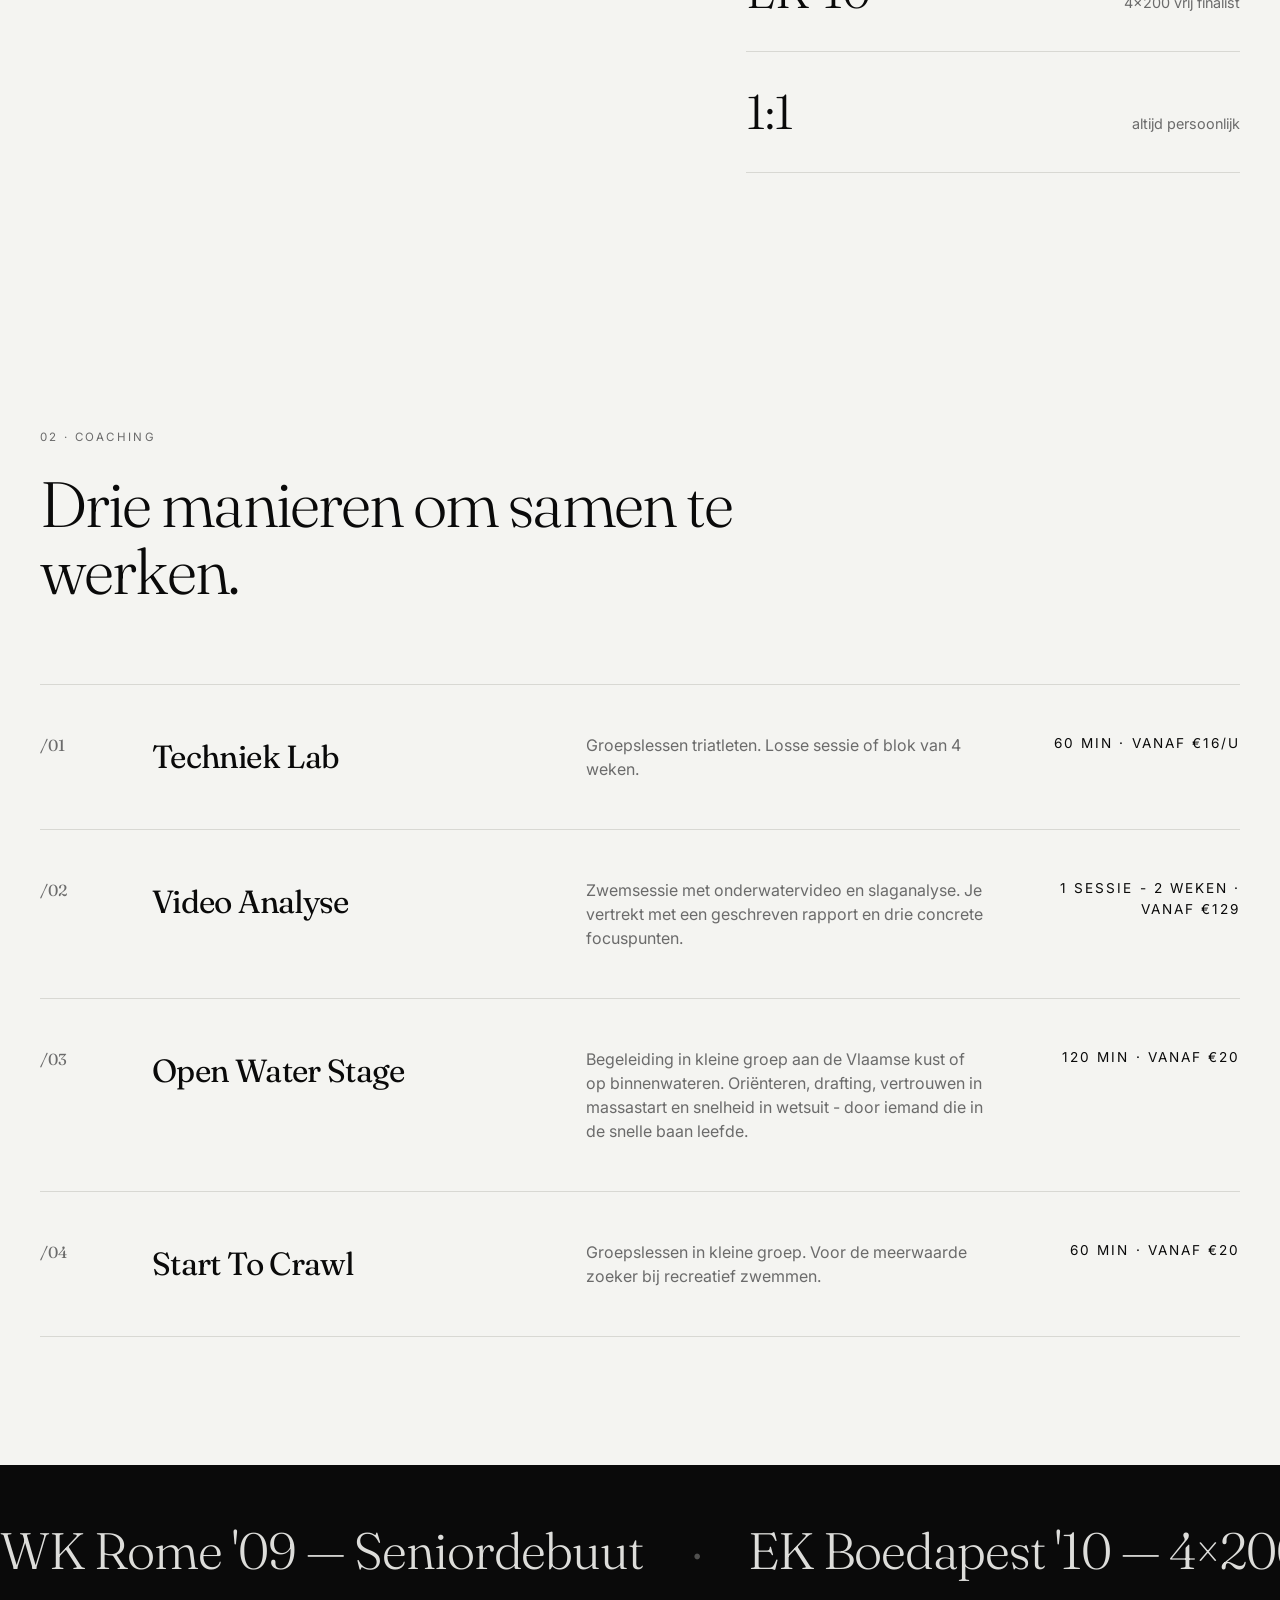
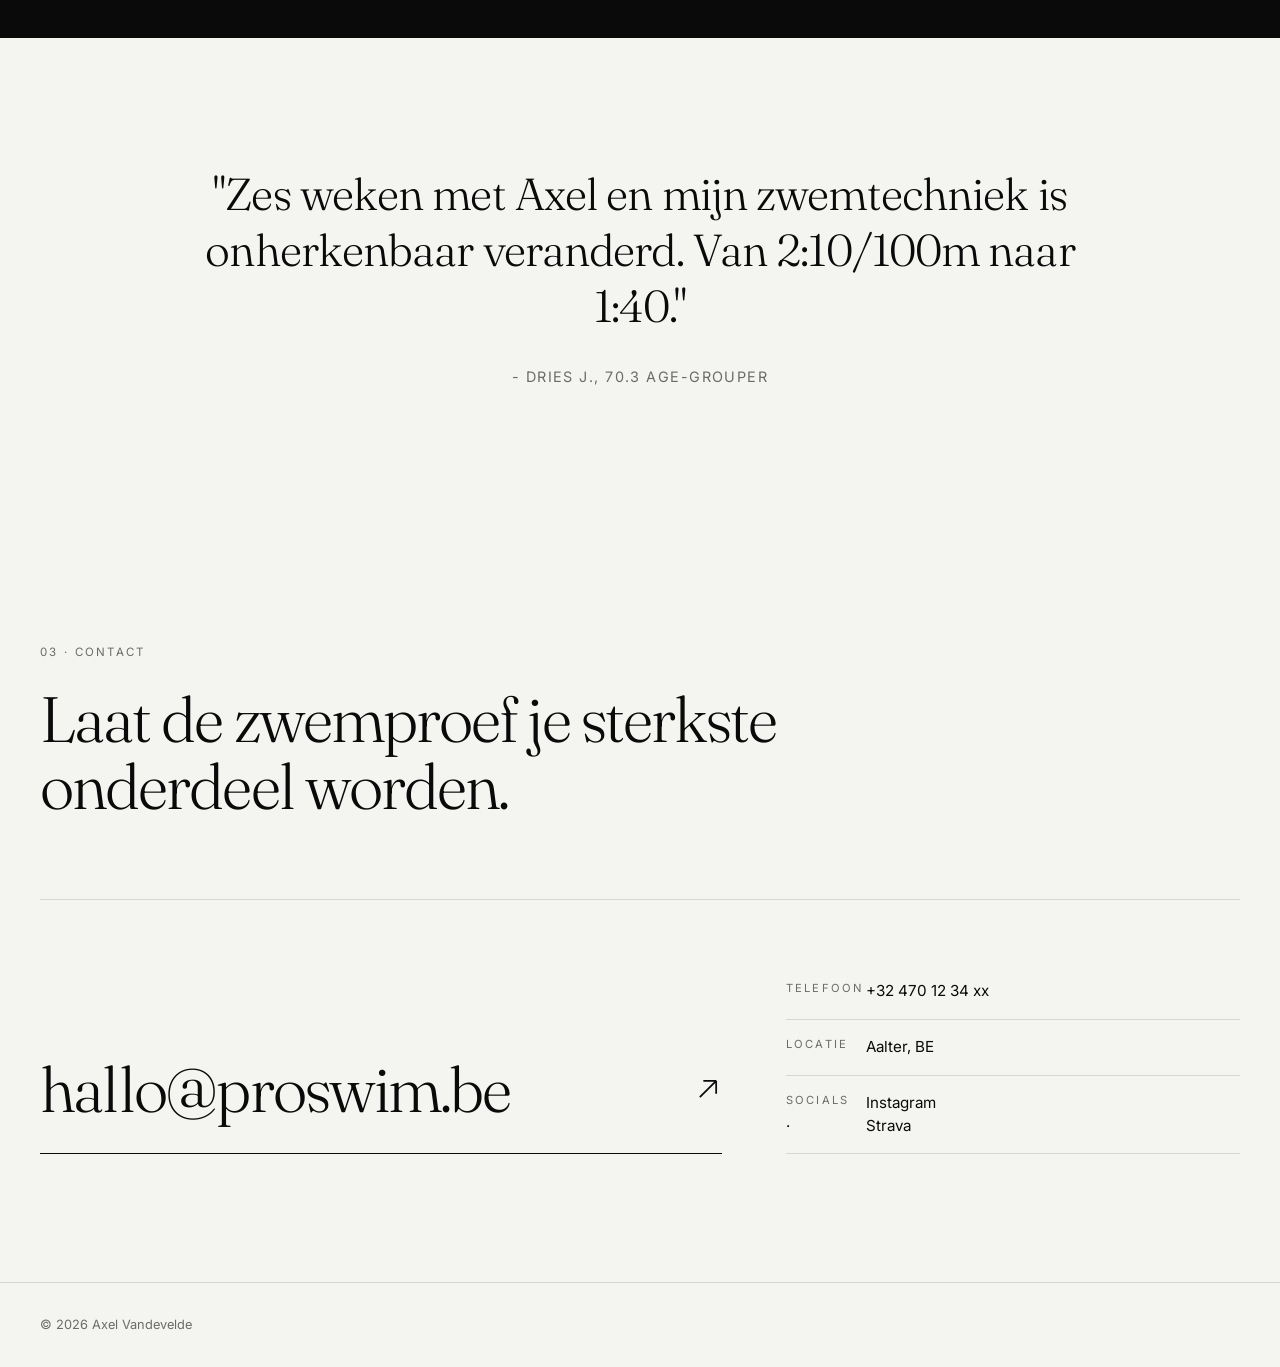
==== commit bb0cf108: "Add files via upload" ====
--- a/index.html
+++ b/index.html
@@ -32,7 +32,7 @@
     <div class="cursor" id="cursor"></div>
 
     <header class="nav">
-      <a href="index.html" class="nav__logo">AV<span>.</span></a>
+      <a href="index.html" class="nav__logo">AV.</a>
       <nav class="nav__links">
         <a href="#about">Over</a>
         <a href="#services">Coaching</a>
--- a/styles.css
+++ b/styles.css
@@ -1,6 +1,7 @@
 /* RESET */
 *, *::before, *::after { box-sizing: border-box; margin: 0; padding: 0; }
 html { scroll-behavior: smooth; }
+html, body { overflow-x: clip; }
 body {
   font-family: "Inter", system-ui, sans-serif;
   background: #f4f4f1;
@@ -8,7 +9,6 @@
   font-weight: 400;
   line-height: 1.5;
   -webkit-font-smoothing: antialiased;
-  overflow-x: hidden;
 }
 a { color: inherit; text-decoration: none; }
 img { max-width: 100%; display: block; }
@@ -86,7 +86,13 @@
   position: fixed; top: 0; left: 0; right: 0; z-index: 50;
   display: flex; align-items: center; justify-content: space-between;
   padding: 1.5rem 2.5rem;
-  mix-blend-mode: difference; color: #fff;
+  color: var(--fg);
+}
+@media (hover: hover) and (min-width: 769px) {
+  .nav {
+  mix-blend-mode: difference;
+  color: #fff;             /* white + difference = auto-invert */
+  }
 }
 .nav__logo { font-family: var(--serif); font-size: 1.4rem; font-weight: 500; }
 .nav__logo span { color: #fff; opacity: .5; }
@@ -159,17 +165,15 @@
   
   /* 2. Apply a linear, infinite animation */
   animation: rollingWave 12s linear infinite;
+
+  will-change: transform;
+  transform: translateZ(0);
 }
 
 /* 3. Define the sliding motion */
 @keyframes rollingWave {
-  0% {
-    transform: translateX(0);
-  }
-  100% {
-    /* Slide left by exactly half its new width (which equals 1 screen width) */
-    transform: translateX(-50%);
-  }
+  0%   { transform: translate3d(0, 0, 0); }
+  100% { transform: translate3d(-50%, 0, 0); }
 }
 
 @media (max-width: 768px) {
@@ -250,11 +254,12 @@
   font-family: var(--serif); font-size: clamp(1.8rem, 4vw, 3.5rem);
   font-weight: 300; letter-spacing: -0.02em;
   animation: scroll 28s linear infinite;
+  will-change: transform;
 }
 .marquee__track span:nth-child(odd) { opacity: .9; }
 .marquee__track span:nth-child(even) { opacity: .3; }
 @keyframes scroll {
-  to { transform: translateX(-50%); }
+  to { transform: translate3d(-50%, 0, 0); }
 }
 
 /* ------------- QUOTE ------------- */
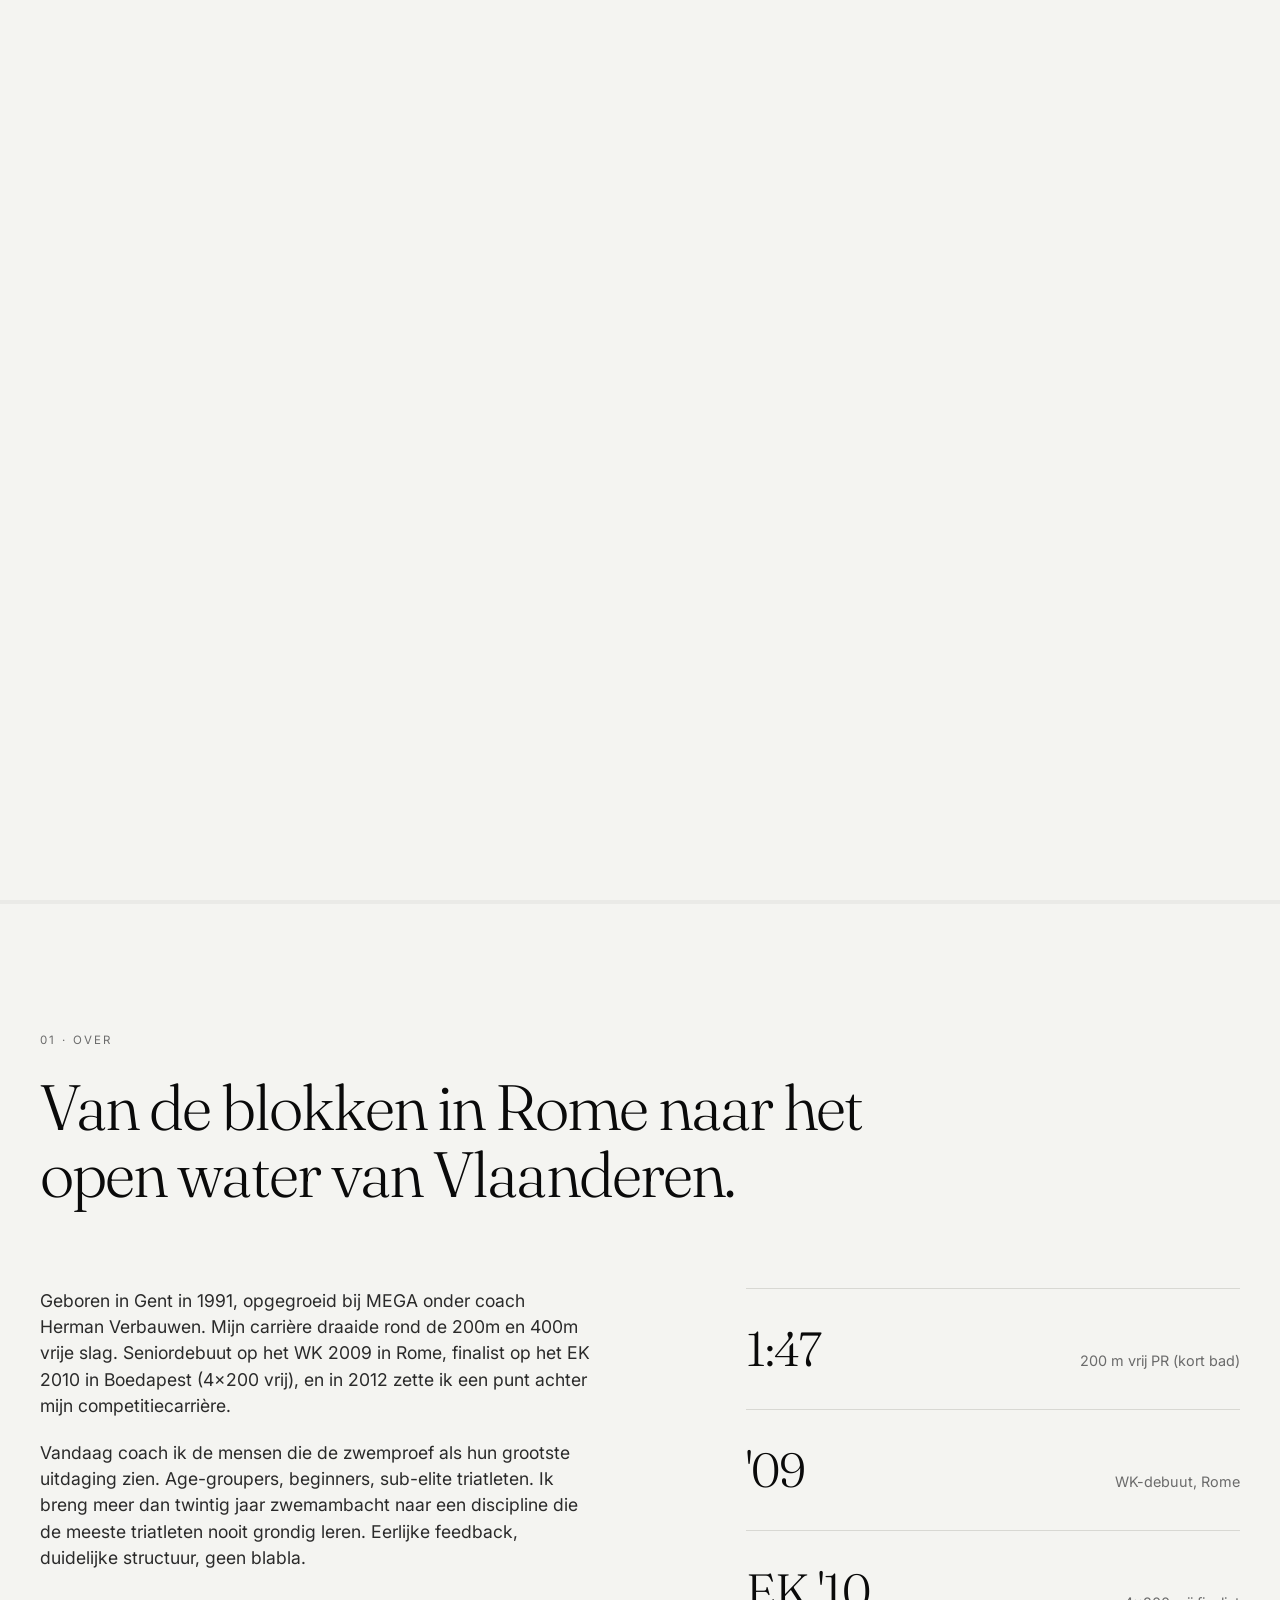
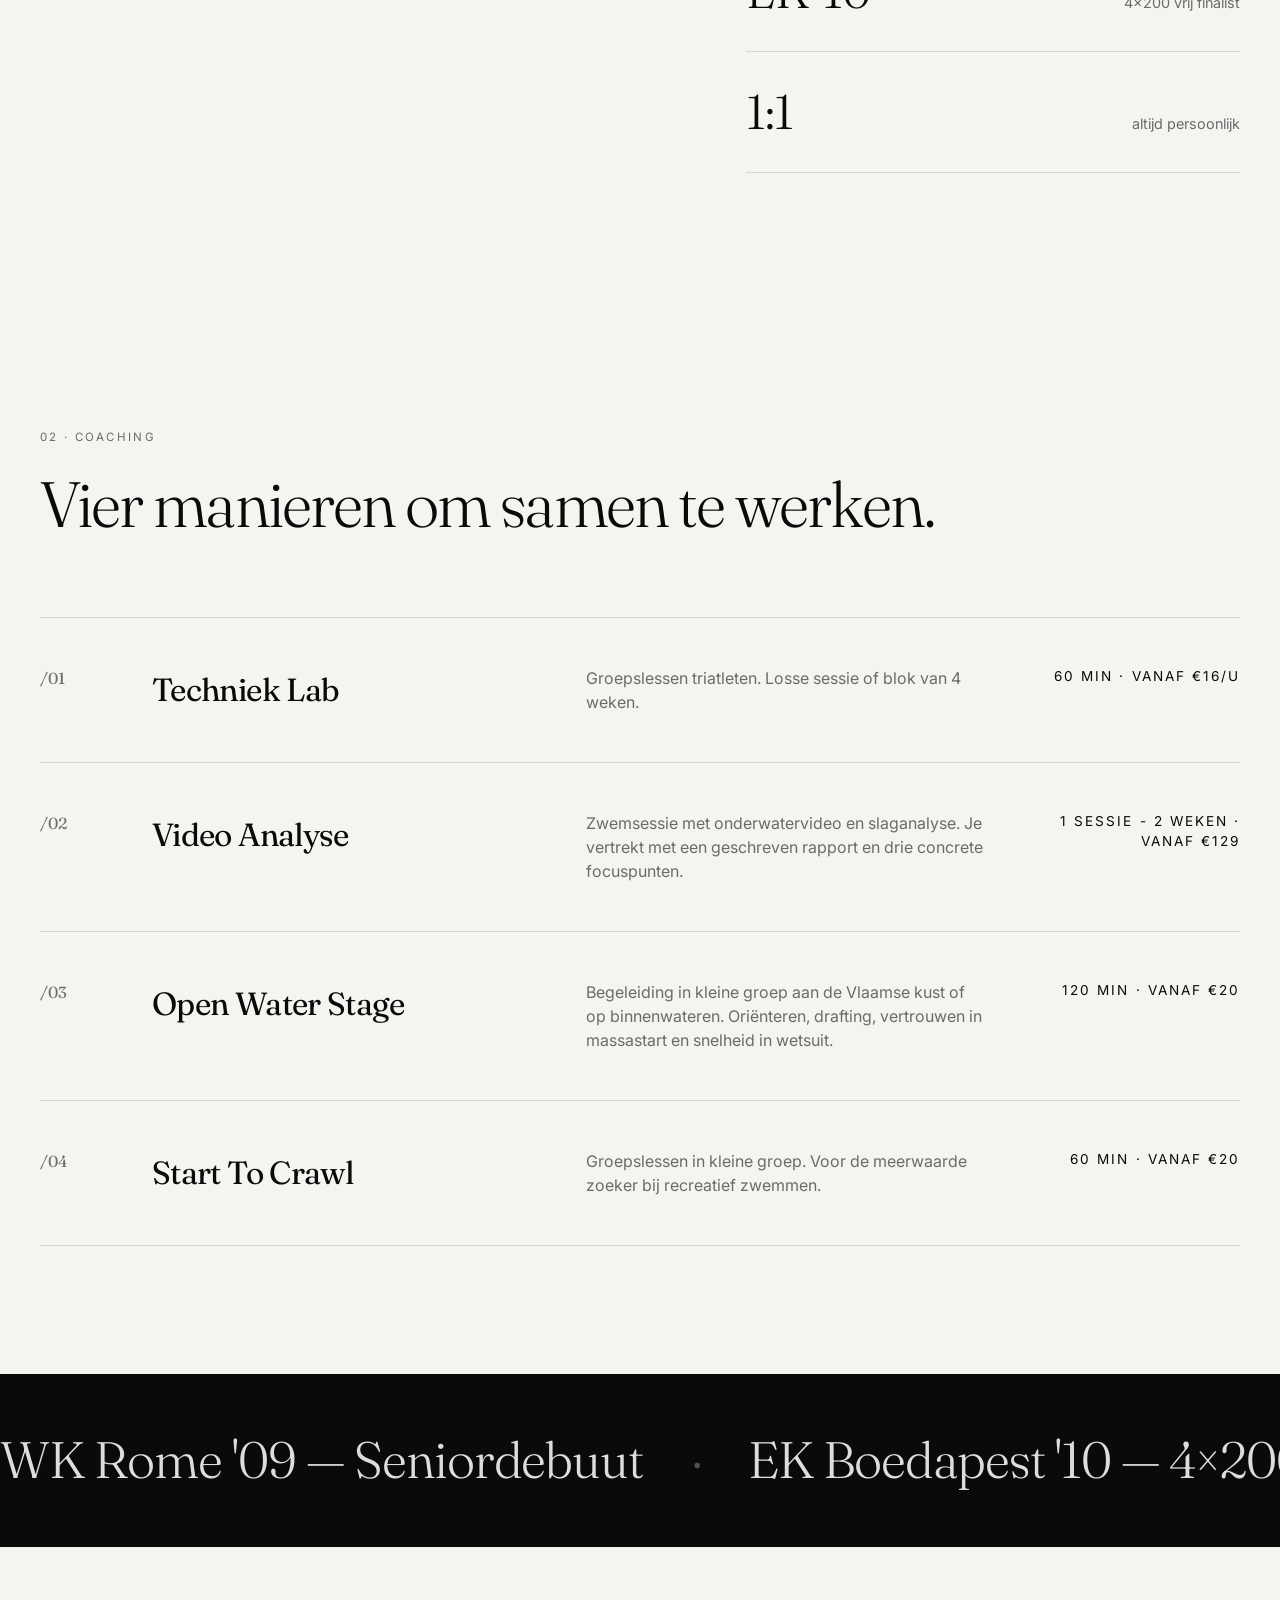
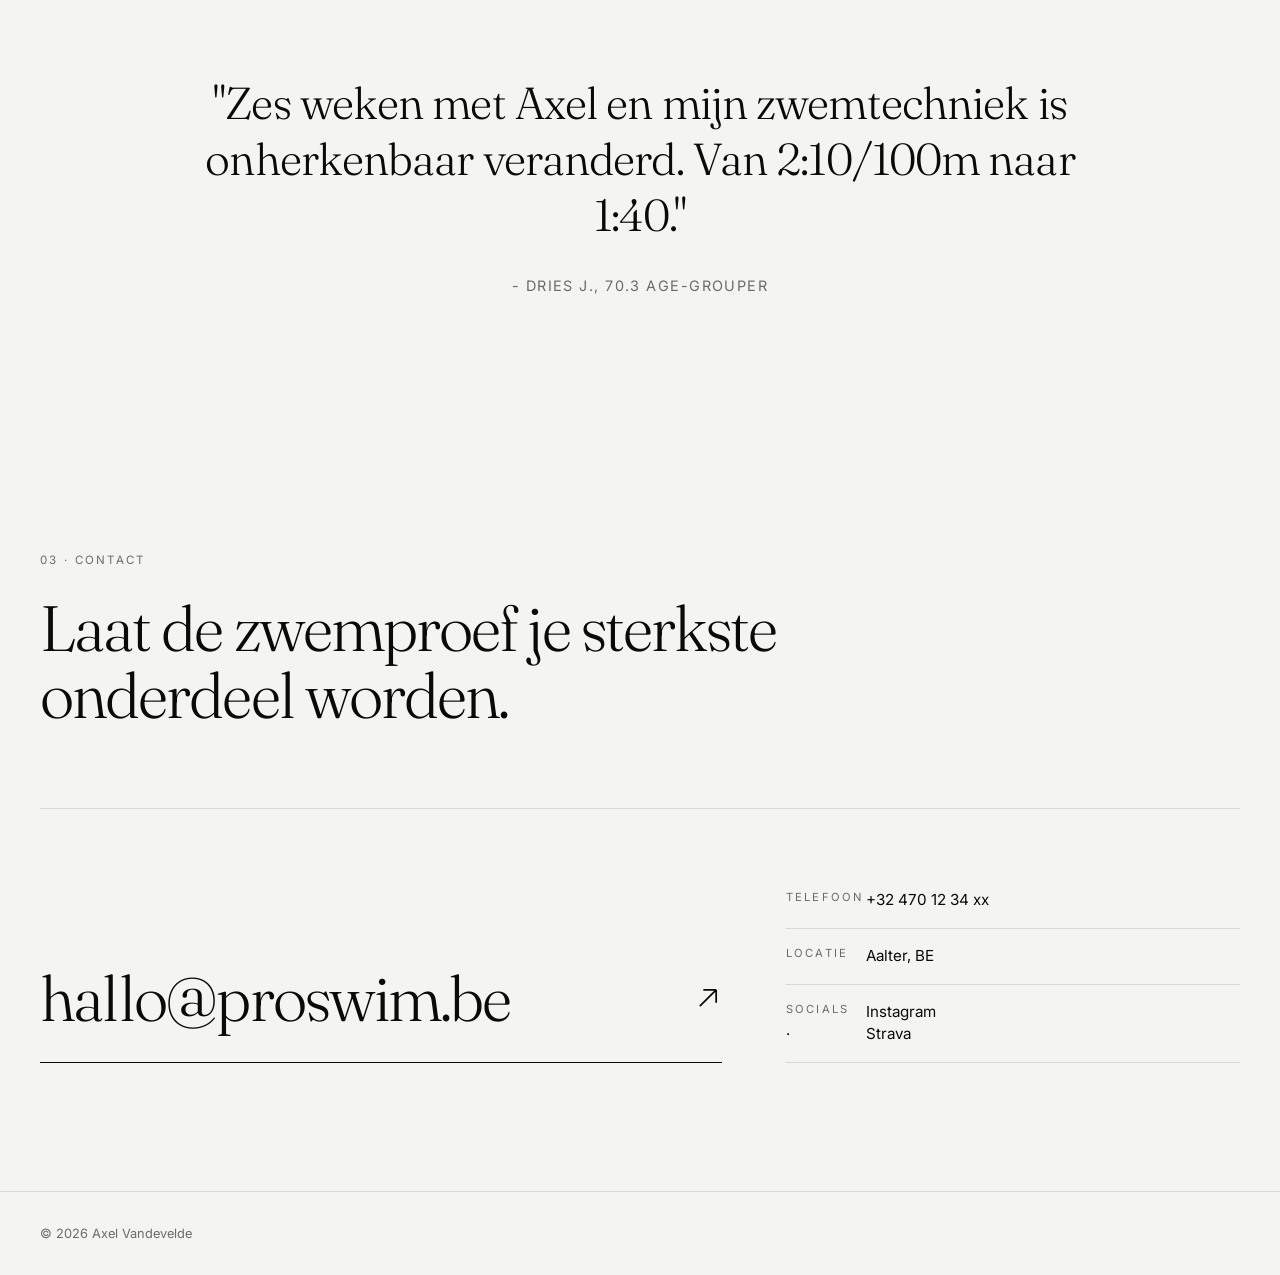
==== commit a5d34d81: "Add files via upload" ====
--- a/index.html
+++ b/index.html
@@ -117,7 +117,7 @@
     <section class="services" id="services">
       <div class="section-head reveal">
         <span class="eyebrow">02 · Coaching</span>
-        <h2>Drie manieren om samen te werken.</h2>
+        <h2>Vier manieren om samen te werken.</h2>
       </div>
 
       <div class="services__list">
@@ -146,8 +146,7 @@
           <p>
             Begeleiding in kleine groep aan de Vlaamse kust of op
             binnenwateren. Oriënteren, drafting, vertrouwen in massastart
-            en snelheid in wetsuit - door iemand die in de snelle baan
-            leefde.
+            en snelheid in wetsuit.
           </p>
           <span class="service__meta">120 min · Vanaf €20</span>
         </article>
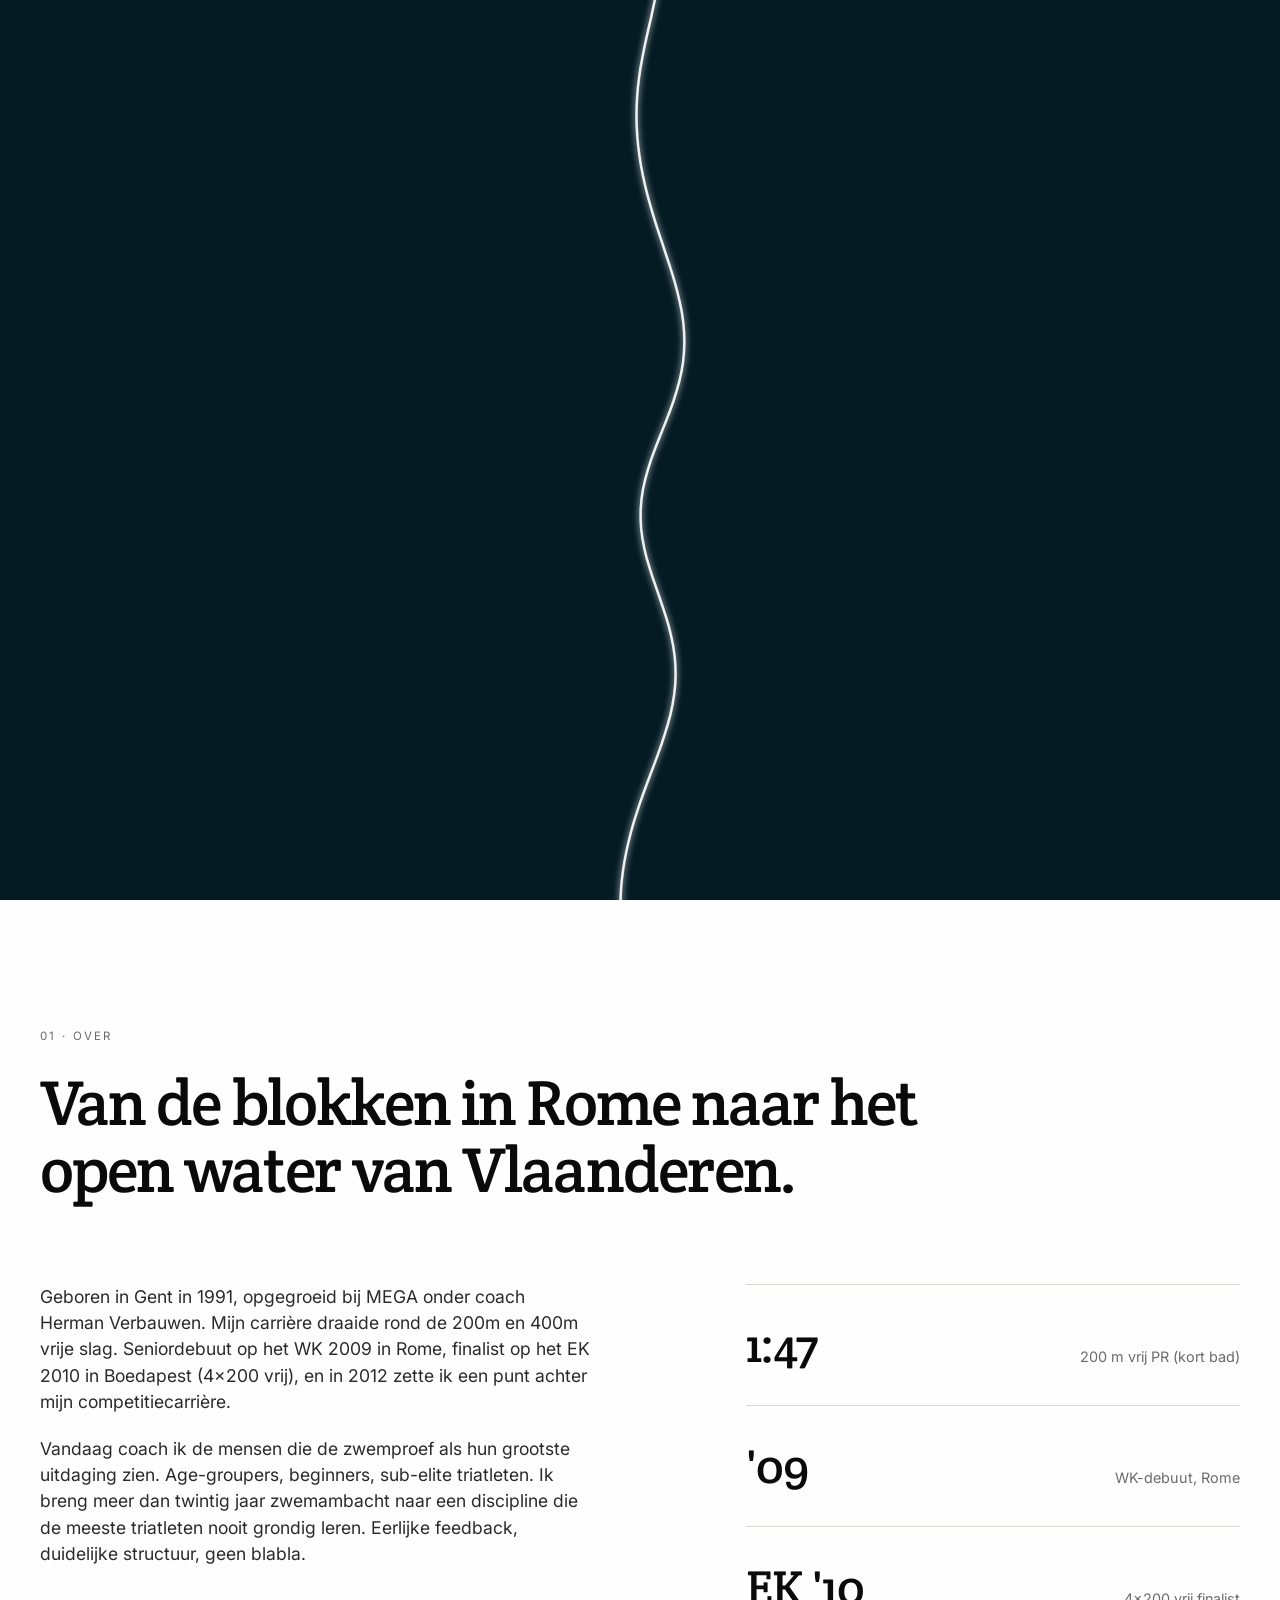
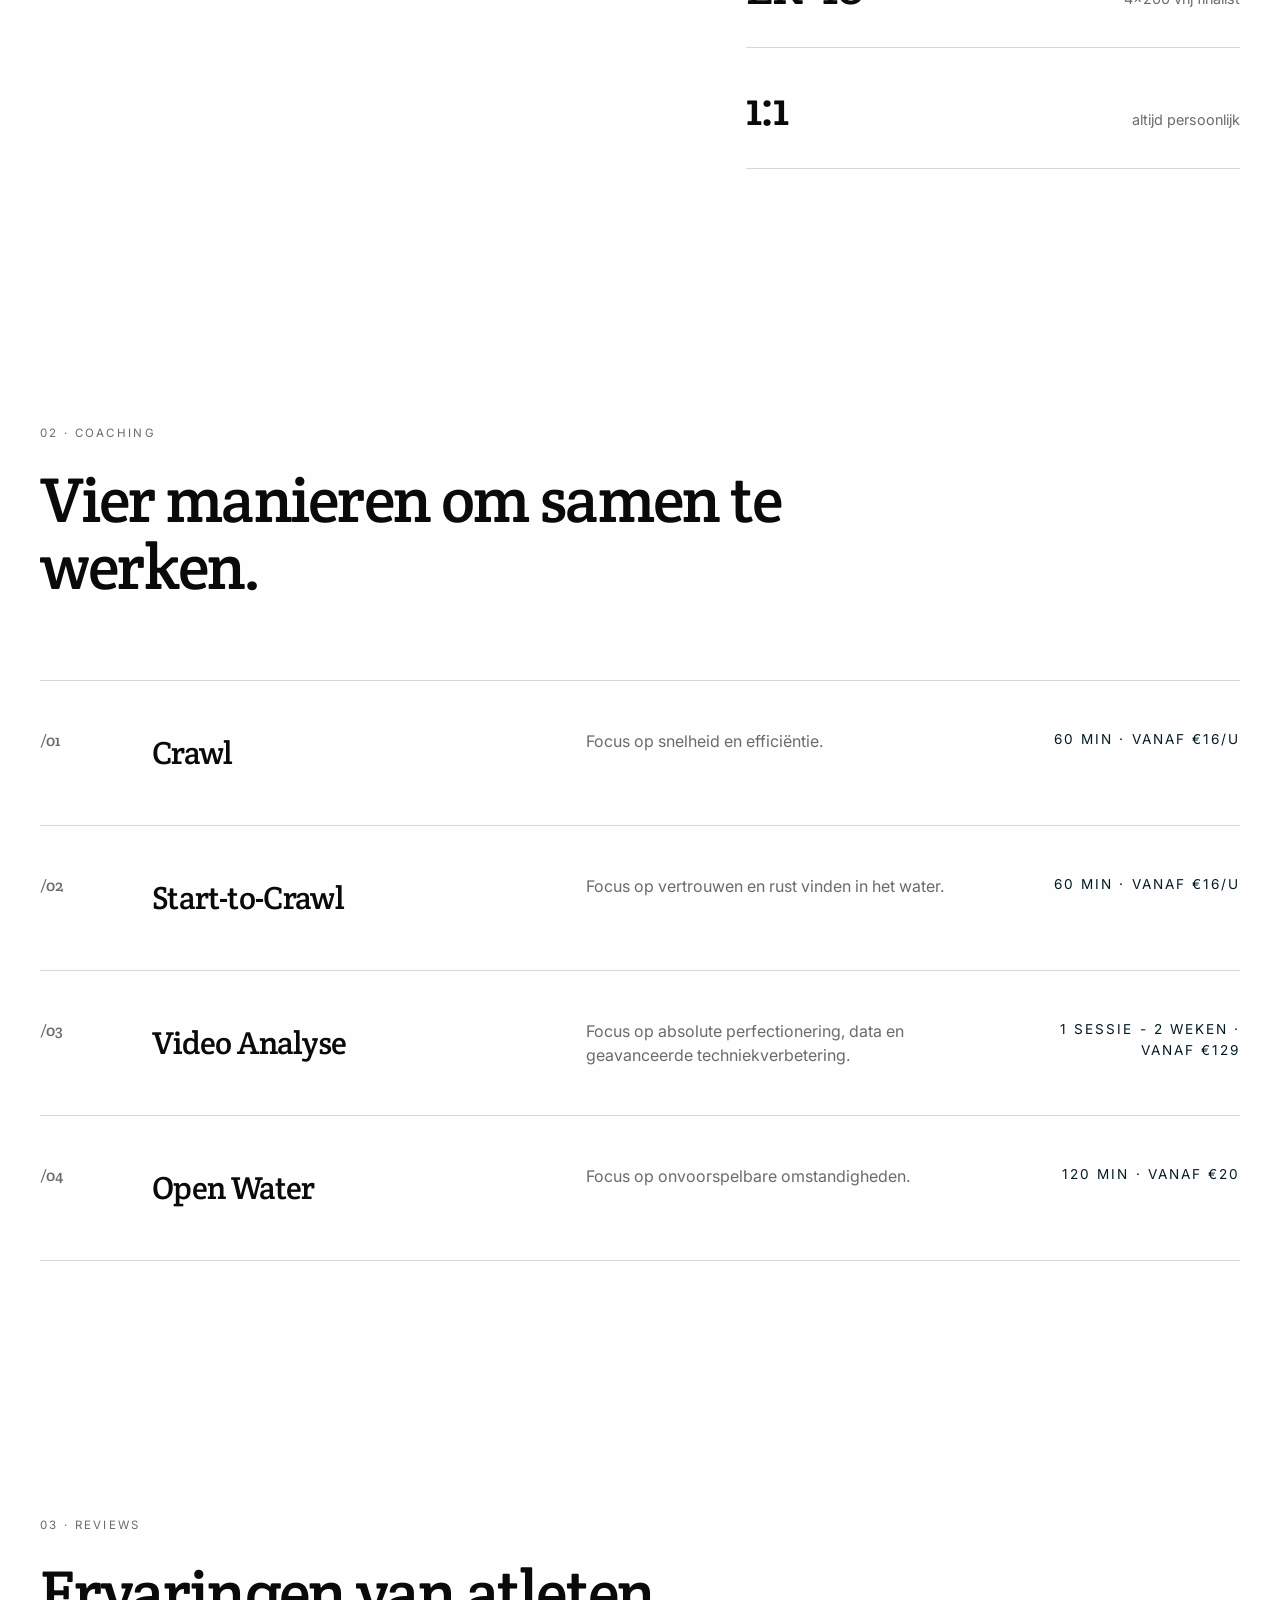
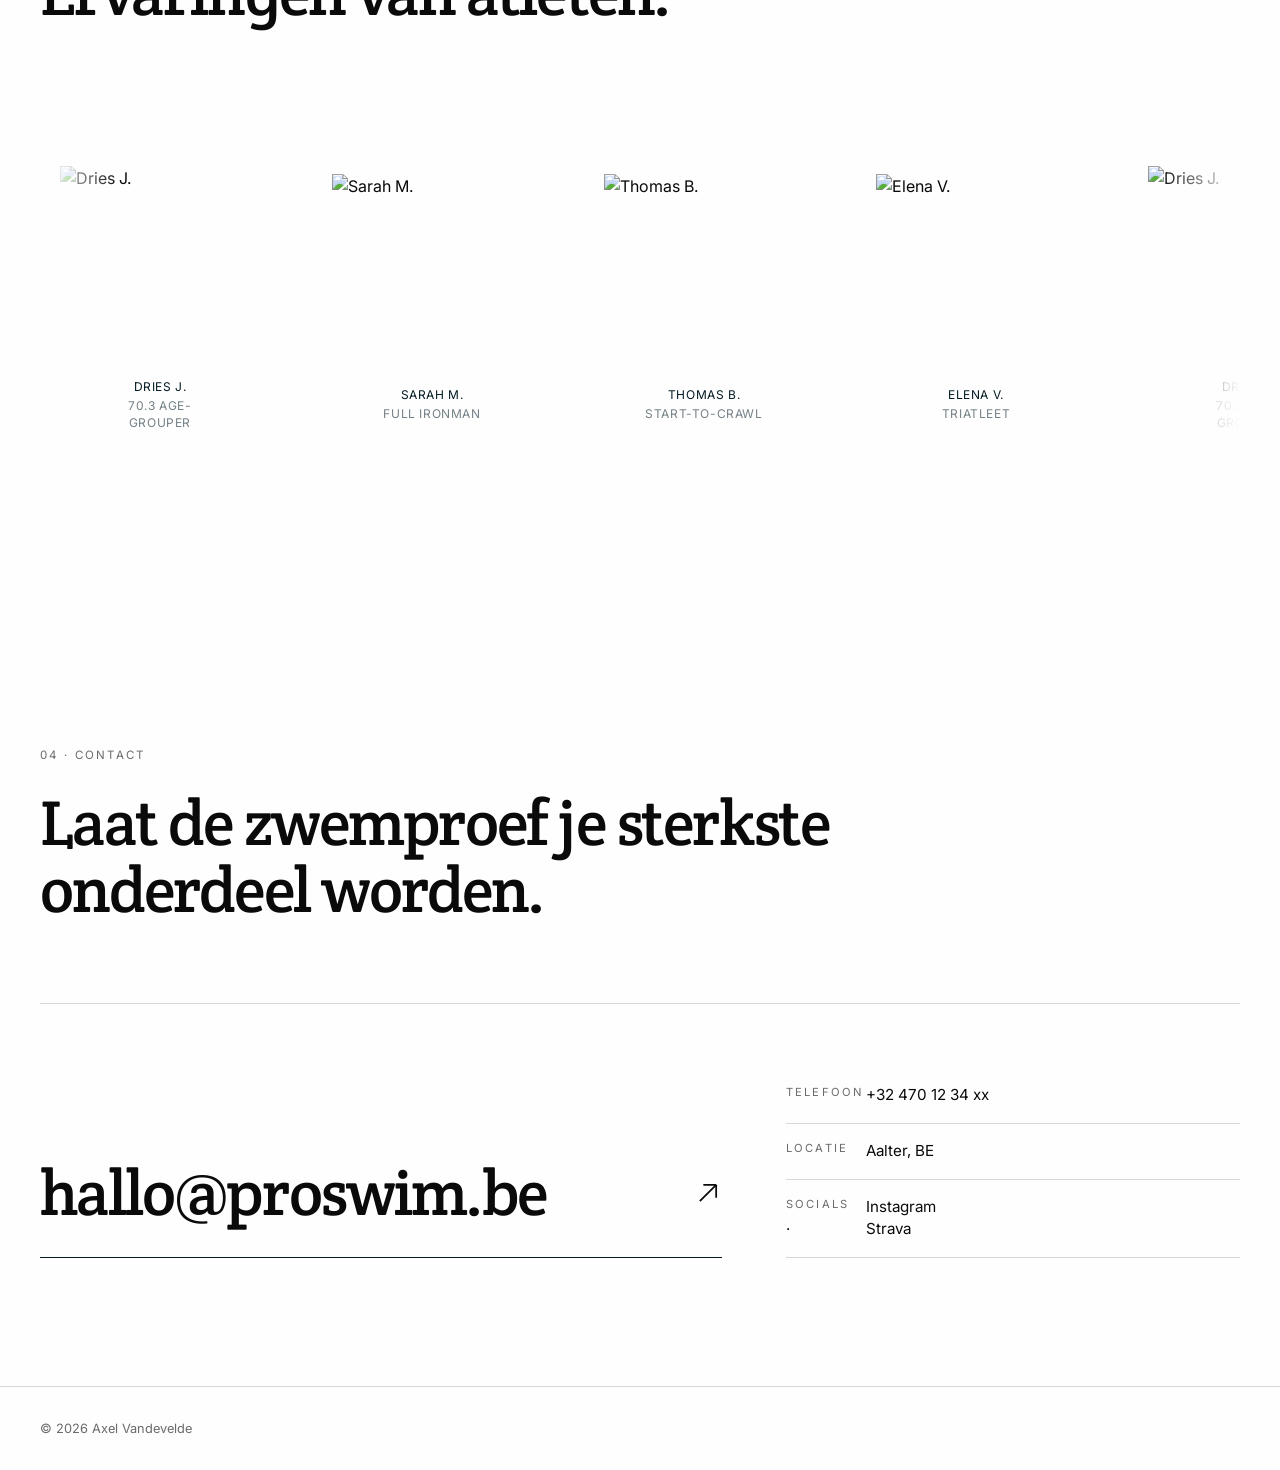
==== commit 10449a21: "Initial commit" ====
--- a/index.html
+++ b/index.html
@@ -15,28 +15,57 @@
       href="https://fonts.googleapis.com/css2?family=Inter:wght@300;400;500;600&family=Fraunces:opsz,wght@9..144,300;9..144,400;9..144,600&display=swap"
       rel="stylesheet"
     />
-    <link rel="stylesheet" href="styles.css" />
+    <link href="https://fonts.googleapis.com/css2?family=Crete+Round:ital@0;1&display=swap" rel="stylesheet">    <link rel="stylesheet" href="styles.css" />
     <link rel="sitemap" type="application/xml" href="/sitemap.xml" />
+    <script data-goatcounter="https://bd12-3033.goatcounter.com/count" async src="//gc.zgo.at/count.js"></script>
   </head>
   <body>
-    <div class="loader" id="loader">
-      <div class="loader__counter"><span id="count">0</span><i>%</i></div>
-      <div class="loader__name">
-        <span data-text="AXEL">AXEL</span>
-        <span data-text="VANDEVELDE">VANDEVELDE</span>
-      </div>
-      <div class="loader__panel loader__panel--top"></div>
-      <div class="loader__panel loader__panel--bottom"></div>
-    </div>
+
+<div class="loader" id="loader">
+  <svg class="loader__svg" id="loaderSvg" xmlns="http://www.w3.org/2000/svg" aria-hidden="true">
+    <defs>
+      <clipPath id="clipLeft">
+        <path id="clipLeftPath" />
+      </clipPath>
+      <clipPath id="clipRight">
+        <path id="clipRightPath" />
+      </clipPath>
+      <filter id="waveGlow" x="-20%" y="-20%" width="140%" height="140%">
+        <feGaussianBlur in="SourceGraphic" stdDeviation="3" result="blur" />
+        <feMerge>
+          <feMergeNode in="blur" />
+          <feMergeNode in="SourceGraphic" />
+        </feMerge>
+      </filter>
+    </defs>
+
+    <!-- Left blue panel -->
+    <rect id="loaderLeft" clip-path="url(#clipLeft)"/>
+    <!-- Right blue panel -->
+    <rect id="loaderRight" x="0" y="0" width="100%" height="100%" clip-path="url(#clipRight)"
+    />
+    <!-- White wave line on top -->
+    <path
+      id="loaderWavePath"
+      fill="none"
+      stroke="rgba(255,255,255,0.9)"
+      stroke-width="2.5"
+      stroke-linecap="round"
+      filter="url(#waveGlow)"
+    />
+  </svg>
+</div>
 
     <div class="cursor" id="cursor"></div>
 
     <header class="nav">
       <a href="index.html" class="nav__logo">AV.</a>
       <nav class="nav__links">
-        <a href="#about">Over</a>
-        <a href="#services">Coaching</a>
-        <a href="#results">Palmares</a>
+        <a href="#about">Over Ons</a>
+        <a href="#services">Aanbod</a>
+        <!--<a href="#results">Palmares</a>-->
+        <a href="#services">Tarieven</a>
+        <a href="#quote">Reviews</a>
         <a href="#contact">Contact</a>
       </nav>
       <div class="nav__right">
@@ -55,11 +84,19 @@
         <span>Aalter, België</span>
       </div>
 
-      <h1 class="hero__title">
-        <span class="line"><span>Zwem</span></span>
-        <span class="line"><span>slimmer,</span></span>
-        <span class="line"><span><em>niet harder.</em></span></span>
-      </h1>
+      <div class="hero__body">
+        <h1 class="hero__title">
+          <span class="line"><span>Zwem</span></span>
+          <span class="line"><span>slimmer,</span></span>
+          <span class="line"><span><em>niet harder.</em></span></span>
+        </h1>
+        <div class="hero__accent">
+          <img
+            src="proswim-hero.jpg"
+            alt="Open water zwemmers"
+          />
+        </div>
+      </div>
 
       <div class="hero__foot">
         <p>
@@ -123,46 +160,44 @@
       <div class="services__list">
         <article class="service reveal">
           <span class="service__num">/01</span>
-          <h3>Techniek Lab</h3>
-          <p>
-            Groepslessen triatleten. Losse sessie of blok van 4 weken.
+          <h3>Crawl</h3>
+          <p>
+            Focus op snelheid en efficiëntie.
           </p>
           <span class="service__meta">60 min · Vanaf €16/u</span>
         </article>
 
         <article class="service reveal">
           <span class="service__num">/02</span>
+          <h3>Start-to-Crawl</h3>
+          <p>
+            Focus op vertrouwen en rust vinden in het water.
+          </p>
+          <span class="service__meta">60 min · Vanaf €16/u</span>
+        </article>
+
+        <article class="service reveal">
+          <span class="service__num">/03</span>
           <h3>Video Analyse</h3>
           <p>
-            Zwemsessie met onderwatervideo en slaganalyse. Je vertrekt met
-            een geschreven rapport en drie concrete focuspunten.
+            Focus op absolute perfectionering, data en geavanceerde techniekverbetering.
           </p>
           <span class="service__meta">1 sessie - 2 weken · Vanaf €129</span>
         </article>
 
         <article class="service reveal">
-          <span class="service__num">/03</span>
-          <h3>Open Water Stage</h3>
-          <p>
-            Begeleiding in kleine groep aan de Vlaamse kust of op
-            binnenwateren. Oriënteren, drafting, vertrouwen in massastart
-            en snelheid in wetsuit.
+          <span class="service__num">/04</span>
+          <h3>Open Water</h3>
+          <p>
+            Focus op onvoorspelbare omstandigheden.
           </p>
           <span class="service__meta">120 min · Vanaf €20</span>
         </article>
 
-        <article class="service reveal">
-          <span class="service__num">/04</span>
-          <h3>Start To Crawl</h3>
-          <p>
-            Groepslessen in kleine groep. Voor de meerwaarde zoeker bij recreatief zwemmen.
-          </p>
-          <span class="service__meta">60 min · Vanaf €20</span>
-        </article>
-      </div>
-    </section>
-
-    <section class="marquee" id="results">
+      </div>
+    </section>
+
+    <!--<section class="marquee" id="results">
       <div class="marquee__track">
         <span>WK Rome '09 — Seniordebuut</span><span>·</span>
         <span>EK Boedapest '10 — 4×200 vrij finalist</span><span>·</span>
@@ -173,20 +208,82 @@
         <span>400 vrij PR · 3:48.53 (kort bad)</span><span>·</span>
         <span>100 vrij PR · 49.70 (kort bad)</span><span>·</span>
       </div>
-    </section>
-
-    <section class="quote">
-      <blockquote class="reveal">
-        <p>
-          "Zes weken met Axel en mijn zwemtechniek is onherkenbaar veranderd. Van 2:10/100m naar 1:40."
-        </p>
-        <cite>- Dries J., 70.3 age-grouper</cite>
-      </blockquote>
+    </section>-->
+
+    <section class="quote" id="quote">
+      <div class="section-head reveal">
+        <span class="eyebrow">03 · Reviews</span>
+        <h2>Ervaringen van atleten.</h2>
+      </div>
+
+      <div class="quote__carousel-wrapper reveal">
+        <div class="quote__track" id="quoteTrack">
+        <!-- ONLY ONE SET REQUIRED: JS will duplicate this group -->
+<div class="quote__track-group">
+  
+  <!-- Review Item 1 -->
+  <div class="quote__item" tabindex="0">
+    <div class="quote__profile">
+      <div class="quote__avatar">
+        <img src="https://images.unsplash.com/photo-1534528741775-53994a69daeb?auto=format&fit=crop&w=150&q=80" alt="Dries J." />
+      </div>
+      <cite>Dries J.<br><span>70.3 age-grouper</span></cite>
+    </div>
+    <div class="quote__body">
+      <p>"Zes weken met Axel en mijn zwemtechniek is onherkenbaar veranderd. Van 2:10/100m naar 1:40."</p>
+    </div>
+  </div>
+
+  <!-- Review Item 2 -->
+  <div class="quote__item" tabindex="0">
+    <div class="quote__profile">
+      <div class="quote__avatar">
+        <img src="https://images.unsplash.com/photo-1507003211169-0a1dd7228f2d?auto=format&fit=crop&w=150&q=80" alt="Sarah M." />
+      </div>
+      <cite>Sarah M.<br><span>Full Ironman</span></cite>
+    </div>
+    <div class="quote__body">
+      <p>"Geen vage aanwijzingen maar concrete oefeningen die écht werken in open water."</p>
+    </div>
+  </div>
+
+  <!-- Review Item 3 -->
+  <div class="quote__item" tabindex="0">
+    <div class="quote__profile">
+      <div class="quote__avatar">
+        <img src="https://images.unsplash.com/photo-1500648767791-00dcc994a43e?auto=format&fit=crop&w=150&q=80" alt="Thomas B." />
+      </div>
+      <cite>Thomas B.<br><span>Start-to-Crawl</span></cite>
+    </div>
+    <div class="quote__body">
+      <p>"Van paniek in de meute naar rust en controle. Axel kent het vak als geen ander."</p>
+    </div>
+  </div>
+
+  <!-- Review Item 4 -->
+  <div class="quote__item" tabindex="0">
+    <div class="quote__profile">
+      <div class="quote__avatar">
+        <img src="https://images.unsplash.com/photo-1494790108377-be9c29b29330?auto=format&fit=crop&w=150&q=80" alt="Elena V." />
+      </div>
+      <cite>Elena V.<br><span>Triatleet</span></cite>
+    </div>
+    <div class="quote__body">
+      <p>"De video-analyse was een oogopener. 15 seconden sneller per 100m op 3 maanden tijd."</p>
+    </div>
+  </div>
+
+</div>  
+          
+        
+          
+        </div>
+      </div>
     </section>
 
     <section class="contact" id="contact">
       <div class="section-head reveal">
-        <span class="eyebrow">03 · Contact</span>
+        <span class="eyebrow">04 · Contact</span>
         <h2>Laat de zwemproef je sterkste onderdeel worden.</h2>
       </div>
 
@@ -216,4 +313,4 @@
 
     <script src="script.js"></script>
   </body>
-</html>+</html>
--- a/styles.css
+++ b/styles.css
@@ -4,7 +4,7 @@
 html, body { overflow-x: clip; }
 body {
   font-family: "Inter", system-ui, sans-serif;
-  background: #f4f4f1;
+  background: var(--bg);
   color: #0a0a0a;
   font-weight: 400;
   line-height: 1.5;
@@ -14,60 +14,56 @@
 img { max-width: 100%; display: block; }
 
 :root {
-  --bg: #f4f4f1;
-  --fg: #0a0a0a;
+  --bg: #fefefe;
+  --fg: #041b24;
   --muted: #6b6b6b;
   --line: #d8d8d3;
-  --serif: "Fraunces", Georgia, serif;
+  --serif: "Crete Round", "Fraunces", Georgia, serif;
 }
 
 /* ------------- LOADER ------------- */
 .loader {
-  position: fixed; inset: 0; z-index: 100;
-  background: var(--fg); color: var(--bg);
-  display: flex; align-items: center; justify-content: center;
-  flex-direction: column; gap: 2rem;
-  overflow: hidden;
-}
-.loader__counter {
-  position: absolute; bottom: 2rem; right: 2rem;
-  font-family: var(--serif); font-size: clamp(3rem, 10vw, 7rem);
-  font-weight: 300; letter-spacing: -0.04em;
-  display: flex; align-items: flex-start;
-}
-.loader__counter i { font-size: 1rem; margin-top: 1rem; font-style: normal; opacity: .5;}
-.loader__name {
-  display: flex; gap: 1.5rem;
-  font-family: var(--serif); font-size: clamp(2.5rem, 9vw, 6rem);
-  font-weight: 400; letter-spacing: -0.04em;
-}
-.loader__name span {
-  display: inline-block; overflow: hidden;
-  position: relative;
-}
-.loader__name span::before {
-  content: attr(data-text);
-  display: inline-block;
-  transform: translateY(110%);
-  animation: rise 0.9s cubic-bezier(.6,.05,.05,1) 0.3s forwards;
-}
-.loader__name span:nth-child(2)::before { animation-delay: 0.5s; }
-@keyframes rise { to { transform: translateY(0); } }
-
-.loader__panel {
-  position: absolute; left: 0; right: 0; height: 50vh;
-  background: var(--bg);
-  transform: scaleY(0); transform-origin: top;
-}
-.loader__panel--bottom { bottom: 0; transform-origin: bottom; }
-.loader__panel--top    { top: 0; }
-
-.loader.is-done .loader__panel { animation: curtain 1s cubic-bezier(.7,0,.2,1) forwards; }
-.loader.is-done .loader__counter,
-.loader.is-done .loader__name { opacity: 0; transition: opacity .4s; }
-@keyframes curtain { to { transform: scaleY(1); } }
-.loader.is-gone { display: none; }
-
+  position: fixed;
+  inset: 0;
+  z-index: 100;
+  overflow: hidden;
+}
+
+.loader__svg {
+  position: absolute;
+  inset: 0;
+  width: 100%;
+  height: 100%;
+  display: block;
+}
+
+#loaderLeft,
+#loaderRight {
+  transition: transform 1.1s cubic-bezier(0.77, 0, 0.18, 1);
+  fill:var(--fg);
+  x:0;
+  y:0;
+  width:100%;
+  height:100%;
+}
+
+/* Panels fly apart */
+.loader.is-splitting #loaderLeft {
+  transform: translateX(-100%);
+}
+.loader.is-splitting #loaderRight {
+  transform: translateX(100%);
+}
+
+/* Line fades out as panels part */
+.loader.is-splitting #loaderWavePath {
+  opacity: 0;
+  transition: opacity 0.28s ease;
+}
+
+.loader.is-gone {
+  display: none;
+}
 /* ------------- CURSOR ------------- */
 .cursor {
   position: fixed; top: 0; left: 0; width: 18px; height: 18px;
@@ -112,10 +108,24 @@
 }
 
 /* ------------- HERO ------------- */
+/* Mobile / Base Styles (Screens smaller than 769px) */
 .hero {
-  min-height: 100vh; padding: 8rem 2.5rem 4rem;
-  display: flex; flex-direction: column; justify-content: space-between;
+  height: 100svh;
+  margin-top: 0;
+  padding: 2.5rem 2.5rem 2rem;
+  display: flex; 
+  flex-direction: column; 
+  justify-content: space-between;
   position: relative;
+  overflow: hidden;
+}
+
+/* Desktop Styles (769px and wider) */
+@media (min-width: 769px) {
+  .hero {
+    height: 96svh;
+    margin-top: 4svh;
+  }
 }
 .hero__meta {
   display: flex; justify-content: space-between;
@@ -124,26 +134,47 @@
 }
 .hero__title {
   font-family: var(--serif);
-  font-size: clamp(3.5rem, 14vw, 13rem);
-  font-weight: 300; line-height: .95;
+  /* Scales dynamically with viewport height (vh) so it never overflows vertically */
+  font-size: clamp(3rem, 8.5vh, 7.5rem); 
+  font-weight: 300; 
+  line-height: .95;
   letter-spacing: -0.04em;
-  margin: 2rem 0;
+  margin: 1rem 0;
 }
 .hero__title em { font-style: italic; font-weight: 400; opacity: .55; }
 .hero__title .line { display: block; overflow: hidden; }
 .hero__title .line > span {
-  display: inline-block; transform: translateY(110%);
-  animation: rise 1s cubic-bezier(.6,.05,.05,1) forwards;
-}
-.hero__title .line:nth-child(1) > span { animation-delay: 2.2s; }
-.hero__title .line:nth-child(2) > span { animation-delay: 2.3s; }
-.hero__title .line:nth-child(3) > span { animation-delay: 2.4s; }
-
+  display: inline-block;
+  transform: translateY(110%);
+}
+
+.hero__title.is-ready .line:nth-child(1) > span {
+  animation: rise 1s cubic-bezier(0.6, 0.05, 0.05, 1) 0.1s forwards;
+}
+.hero__title.is-ready .line:nth-child(2) > span {
+  animation: rise 1s cubic-bezier(0.6, 0.05, 0.05, 1) 0.2s forwards;
+}
+.hero__title.is-ready .line:nth-child(3) > span {
+  animation: rise 1s cubic-bezier(0.6, 0.05, 0.05, 1) 0.3s forwards;
+}
+@keyframes rise {
+  to {
+    transform: translateY(0);
+  }
+}
 .hero__foot {
-  display: flex; justify-content: space-between; align-items: flex-end;
+  display: flex;
+  justify-content: space-between;
+  align-items: flex-end;
   gap: 2rem;
-  opacity: 0; animation: fadeIn 1s ease 2.8s forwards;
-}
+  opacity: 0;
+  transition: opacity 1s ease;
+  margin-bottom: 4svh;
+}
+.hero__foot.is-ready {
+  opacity: 1;
+}
+
 .hero__foot p { max-width: 38ch; color: var(--muted); }
 .scroll-hint {
   display: flex; align-items: center; gap: .5rem;
@@ -153,18 +184,60 @@
 @keyframes bob { 50% { transform: translateY(6px); } }
 @keyframes fadeIn { to { opacity: 1; } }
 
+.hero__body {
+  display: flex;
+  align-items: flex-end;
+  justify-content: space-between;
+  gap: 3rem;
+  flex: 1;
+  margin: 2rem 0;
+}
+
+.hero__accent {
+  flex-shrink: 0;
+  width: clamp(320px, 35vw, 700px);
+  aspect-ratio: 4 / 3;
+  overflow: hidden;
+  border-radius: 2px;
+  opacity: 0;
+  transform: translateY(20px);
+  transition: opacity 1.2s ease 0.6s, transform 1.2s ease 0.6s;
+  margin-top: -50px;
+}
+.hero__accent.is-ready {
+  opacity: 1;
+  transform: translateY(0);
+}
+.hero__accent img {
+  width: 100%;
+  height: 100%;
+  object-fit: cover;
+  filter: grayscale(0.15) contrast(1.05);
+}
+
+@media (max-width: 768px) {
+  .hero__body {
+    flex-direction: column;
+    align-items: flex-start;
+  }
+  .hero__accent {
+    width: 60vw;
+    max-width: 240px;
+    margin-top: 1rem;
+  }
+}
 .wave {
   position: absolute; 
   bottom: 0; 
   left: 0;
   /* 1. Stretch the wave to be twice as wide as the screen */
   width: 200%; 
-  height: 60px;
+  height: 80px;
   color: var(--fg);
   opacity: .04;
   
   /* 2. Apply a linear, infinite animation */
-  animation: rollingWave 12s linear infinite;
+  animation: rollingWave 11s linear infinite;
 
   will-change: transform;
   transform: translateZ(0);
@@ -262,18 +335,147 @@
   to { transform: translate3d(-50%, 0, 0); }
 }
 
-/* ------------- QUOTE ------------- */
-.quote { text-align: center; }
-.quote blockquote { max-width: 900px; margin: 0 auto; }
-.quote p {
-  font-family: var(--serif); font-weight: 300;
-  font-size: clamp(1.5rem, 3.5vw, 2.8rem);
-  line-height: 1.25; letter-spacing: -0.02em;
-}
-.quote cite {
-  display: block; margin-top: 2rem; font-style: normal;
-  color: var(--muted); font-size: .9rem;
-  letter-spacing: .1em; text-transform: uppercase;
+/* ------------- QUOTE & REVIEWS CAROUSEL ------------- */
+.quote {
+  overflow: hidden;
+}
+
+.quote__carousel-wrapper {
+  position: relative;
+  width: 100%;
+  overflow: hidden;
+  padding: 2.5rem 0;
+  
+  /* Fixed 80px fade adjusts dynamically to container width */
+  -webkit-mask-image: linear-gradient(90deg, transparent 0, #000 80px, #000 calc(100% - 80px), transparent 100%);
+  mask-image: linear-gradient(90deg, transparent 0, #000 80px, #000 calc(100% - 80px), transparent 100%);
+}
+
+.quote__track {
+  display: flex;
+  width: max-content;
+  /* Adjust the 25s time to speed up or slow down */
+  animation: carouselRotate 25s linear infinite;
+  will-change: transform;
+}
+
+.quote__track-group {
+  display: flex;
+  gap: 2rem;
+  padding-right: 2rem; /* Creates the seamless gap between the cloned groups */
+}
+
+/* Pause rotation whenever hovering or focusing */
+.quote__carousel-wrapper:hover .quote__track,
+.quote__track:focus-within {
+  animation-play-state: paused;
+}
+
+/* Shift exactly 1 out of the 3 groups for an infinite seamless loop */
+@keyframes carouselRotate {
+  0% { transform: translateX(0); }
+  100% { transform: translateX(-33.333333%); }
+}
+
+/* Review Cards */
+.quote__item {
+  display: flex;
+  align-items: center; /* Centers profile and review vertically */
+  padding: 1.25rem; /* Larger outer padding */
+  cursor: pointer;
+  transition: all 0.5s cubic-bezier(0.25, 1, 0.5, 1);
+  outline: none;
+}
+
+/* Always Visible Wrapper (Avatar + Name) */
+.quote__profile {
+  display: flex;
+  flex-direction: column;
+  align-items: center;
+  gap: 0.8rem;
+  flex-shrink: 0;
+}
+
+/* Larger Profile Pictures */
+.quote__avatar {
+  width: 200px; /* Increased size */
+  height: 200px;
+  overflow: hidden;
+  transition: border-color 0.4s ease, transform 0.4s ease;
+}
+
+.quote__avatar img {
+  width: 100%;
+  height: 100%;
+  object-fit: cover;
+}
+
+/* Name and Role text */
+.quote__profile cite {
+  font-style: normal;
+  font-size: 0.75rem;
+  text-transform: uppercase;
+  letter-spacing: 0.05em;
+  color: var(--fg);
+  text-align: center;
+  line-height: 1.4;
+  width: 120px; /* Keeps text wrapping neatly under the picture */
+  white-space: normal;
+}
+
+.quote__profile cite span {
+  display: block;
+  opacity: 0.55;
+  margin-top: 0.15rem;
+}
+
+/* Expandable Review Text Container */
+.quote__body {
+  max-width: 0;
+  opacity: 0;
+  overflow: hidden;
+  white-space: nowrap;
+  
+  /* Animate the padding so the space between picture and text opens smoothly */
+  transition: max-width 0.6s cubic-bezier(0.25, 1, 0.5, 1), 
+              opacity 0.4s ease 0.15s, 
+              padding-left 0.6s cubic-bezier(0.25, 1, 0.5, 1),
+              padding-right 0.6s cubic-bezier(0.25, 1, 0.5, 1);
+  padding-left: 0;
+  padding-right: 0;
+}
+
+.quote__body p {
+  font-family: var(--serif);
+  font-size: 1.2rem; /* Larger text size */
+  color: var(--fg);
+  white-space: normal;
+  width: 380px; /* Locks text layout width to ensure smooth expansion */
+  line-height: 1.4;
+}
+
+/* Expanded Active State */
+.quote__item:hover,
+.quote__item:focus,
+.quote__item.is-active {
+  background: #ffffff;
+
+}
+
+.quote__item:hover .quote__avatar,
+.quote__item:focus .quote__avatar,
+.quote__item.is-active .quote__avatar {
+  border-color: var(--fg);
+  transform: scale(1.02);
+}
+
+.quote__item:hover .quote__body,
+.quote__item:focus .quote__body,
+.quote__item.is-active .quote__body {
+  max-width: 440px; /* Opens wider to fit the larger text */
+  opacity: 1;
+  padding-left: 2rem; /* Creates the gap between profile and text */
+  padding-right: 1rem;
 }
 
 /* ------------- CONTACT ------------- */
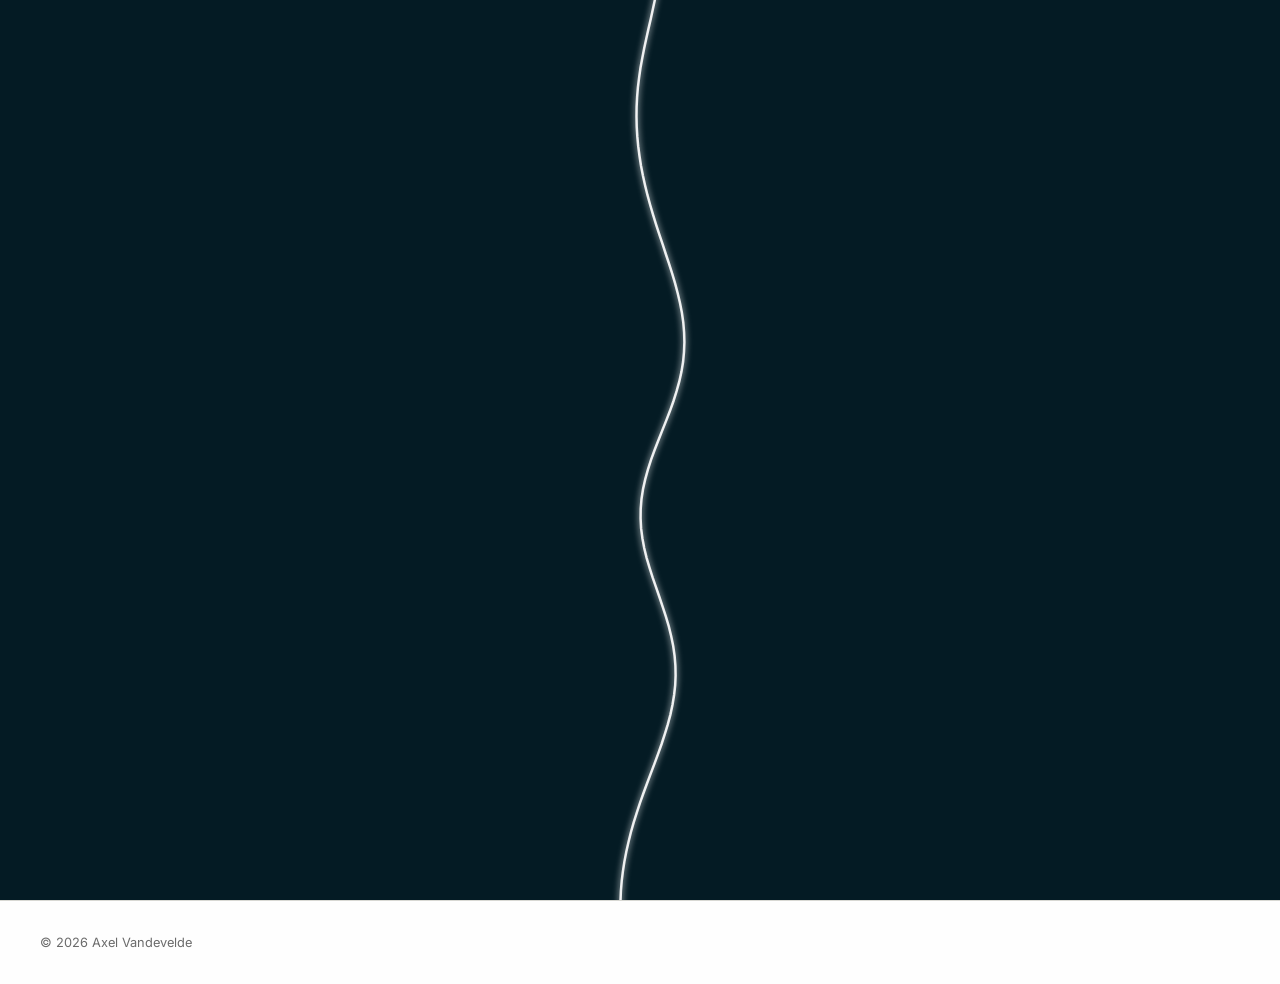
==== commit 75a4d65b: "Mobile menu working" ====
--- a/index.html
+++ b/index.html
@@ -1,316 +1,155 @@
-<!doctype html>
-<html lang="nl">
-  <head>
-    <meta charset="UTF-8" />
-    <meta name="viewport" content="width=device-width, initial-scale=1.0" />
-    <title>Axel Vandevelde — Zwemcoach voor Triatleten</title>
-    <meta
-      name="description"
-      content="Ex-Belgisch international vrije slag, nu zwemcoach voor triatleten. Techniek, uithouding en open water. Gevestigd in Aalter."
-    />
-    <link rel="alternate" hreflang="nl" href="https://proswim.be/" />
-    <link rel="alternate" hreflang="en" href="https://proswim.be/en/" />
-    <link rel="alternate" hreflang="x-default" href="https://proswim.be/" />
-    <link
-      href="https://fonts.googleapis.com/css2?family=Inter:wght@300;400;500;600&family=Fraunces:opsz,wght@9..144,300;9..144,400;9..144,600&display=swap"
-      rel="stylesheet"
-    />
-    <link href="https://fonts.googleapis.com/css2?family=Crete+Round:ital@0;1&display=swap" rel="stylesheet">    <link rel="stylesheet" href="styles.css" />
-    <link rel="sitemap" type="application/xml" href="/sitemap.xml" />
-    <script data-goatcounter="https://bd12-3033.goatcounter.com/count" async src="//gc.zgo.at/count.js"></script>
-  </head>
-  <body>
-
-<div class="loader" id="loader">
-  <svg class="loader__svg" id="loaderSvg" xmlns="http://www.w3.org/2000/svg" aria-hidden="true">
-    <defs>
-      <clipPath id="clipLeft">
-        <path id="clipLeftPath" />
-      </clipPath>
-      <clipPath id="clipRight">
-        <path id="clipRightPath" />
-      </clipPath>
-      <filter id="waveGlow" x="-20%" y="-20%" width="140%" height="140%">
-        <feGaussianBlur in="SourceGraphic" stdDeviation="3" result="blur" />
-        <feMerge>
-          <feMergeNode in="blur" />
-          <feMergeNode in="SourceGraphic" />
-        </feMerge>
-      </filter>
-    </defs>
-
-    <!-- Left blue panel -->
-    <rect id="loaderLeft" clip-path="url(#clipLeft)"/>
-    <!-- Right blue panel -->
-    <rect id="loaderRight" x="0" y="0" width="100%" height="100%" clip-path="url(#clipRight)"
-    />
-    <!-- White wave line on top -->
-    <path
-      id="loaderWavePath"
-      fill="none"
-      stroke="rgba(255,255,255,0.9)"
-      stroke-width="2.5"
-      stroke-linecap="round"
-      filter="url(#waveGlow)"
-    />
-  </svg>
-</div>
-
-    <div class="cursor" id="cursor"></div>
-
-    <header class="nav">
-      <a href="index.html" class="nav__logo">AV.</a>
-      <nav class="nav__links">
-        <a href="#about">Over Ons</a>
-        <a href="#services">Aanbod</a>
-        <!--<a href="#results">Palmares</a>-->
-        <a href="#services">Tarieven</a>
-        <a href="#quote">Reviews</a>
-        <a href="#contact">Contact</a>
-      </nav>
-      <div class="nav__right">
-        <!--<div class="lang">
-          <a href="/" class="is-active" aria-current="page">NL</a>
-          <span>/</span>
-          <a href="/en/">EN</a>
-        </div>-->
-        <a href="#contact" class="nav__cta">Contacteer mij →</a>
-      </div>
-    </header>
-
-    <section class="hero">
-      <div class="hero__meta">
-        <span>Zwemcoach · Ex-international vrije slag</span>
-        <span>Aalter, België</span>
-      </div>
-
-      <div class="hero__body">
-        <h1 class="hero__title">
-          <span class="line"><span>Zwem</span></span>
-          <span class="line"><span>slimmer,</span></span>
-          <span class="line"><span><em>niet harder.</em></span></span>
-        </h1>
-        <div class="hero__accent">
-          <img
-            src="proswim-hero.jpg"
-            alt="Open water zwemmers"
-          />
-        </div>
-      </div>
-
-      <div class="hero__foot">
-        <p>
-          Voormalig Belgisch international vrije slag. Vandaag help ik
-          triatleten en open-waterzwemmers om het eerste deel van de race om
-          te toveren van een overlevingsoefening, naar een echt wapen.
-        </p>
-        <a href="#services" class="scroll-hint">
-          <span>Scroll</span>
-          <svg viewBox="0 0 24 24" width="14" height="14">
-            <path d="M12 4v16m0 0l-6-6m6 6l6-6" stroke="currentColor"
-              stroke-width="1.5" fill="none" />
-          </svg>
-        </a>
-      </div>
-
-      <svg class="wave" viewBox="0 0 1440 80" preserveAspectRatio="none">
-        <path
-          d="M0,40 C240,80 480,0 720,40 C960,80 1200,0 1440,40 L1440,80 L0,80 Z"
-          fill="currentColor" />
-      </svg>
-    </section>
-
-    <section class="about" id="about">
-      <div class="section-head reveal">
-        <span class="eyebrow">01 · Over</span>
-        <h2>Van de blokken in Rome naar het open water van Vlaanderen.</h2>
-      </div>
-      <div class="about__grid">
-        <div class="about__text reveal">
-          <p>
-            Geboren in Gent in 1991, opgegroeid bij MEGA onder coach Herman
-            Verbauwen. Mijn carrière draaide rond de 200m en 400m vrije
-            slag. Seniordebuut op het WK 2009 in Rome, finalist op het EK
-            2010 in Boedapest (4×200 vrij), en in 2012 zette ik een punt
-            achter mijn competitiecarrière.
-          </p>
-          <p>
-            Vandaag coach ik de mensen die de zwemproef als hun grootste uitdaging zien.
-            Age-groupers, beginners, sub-elite triatleten. Ik breng meer
-            dan twintig jaar zwemambacht naar een discipline die de meeste
-            triatleten nooit grondig leren. Eerlijke feedback, duidelijke
-            structuur, geen blabla.
-          </p>
-        </div>
-        <ul class="about__stats">
-          <li class="reveal"><strong>1:47</strong><span>200 m vrij PR (kort bad)</span></li>
-          <li class="reveal"><strong>'09</strong><span>WK-debuut, Rome</span></li>
-          <li class="reveal"><strong>EK '10</strong><span>4×200 vrij finalist</span></li>
-          <li class="reveal"><strong>1:1</strong><span>altijd persoonlijk</span></li>
-        </ul>
-      </div>
-    </section>
-
-    <section class="services" id="services">
-      <div class="section-head reveal">
-        <span class="eyebrow">02 · Coaching</span>
-        <h2>Vier manieren om samen te werken.</h2>
-      </div>
-
-      <div class="services__list">
-        <article class="service reveal">
-          <span class="service__num">/01</span>
-          <h3>Crawl</h3>
-          <p>
-            Focus op snelheid en efficiëntie.
-          </p>
-          <span class="service__meta">60 min · Vanaf €16/u</span>
-        </article>
-
-        <article class="service reveal">
-          <span class="service__num">/02</span>
-          <h3>Start-to-Crawl</h3>
-          <p>
-            Focus op vertrouwen en rust vinden in het water.
-          </p>
-          <span class="service__meta">60 min · Vanaf €16/u</span>
-        </article>
-
-        <article class="service reveal">
-          <span class="service__num">/03</span>
-          <h3>Video Analyse</h3>
-          <p>
-            Focus op absolute perfectionering, data en geavanceerde techniekverbetering.
-          </p>
-          <span class="service__meta">1 sessie - 2 weken · Vanaf €129</span>
-        </article>
-
-        <article class="service reveal">
-          <span class="service__num">/04</span>
-          <h3>Open Water</h3>
-          <p>
-            Focus op onvoorspelbare omstandigheden.
-          </p>
-          <span class="service__meta">120 min · Vanaf €20</span>
-        </article>
-
-      </div>
-    </section>
-
-    <!--<section class="marquee" id="results">
-      <div class="marquee__track">
-        <span>WK Rome '09 — Seniordebuut</span><span>·</span>
-        <span>EK Boedapest '10 — 4×200 vrij finalist</span><span>·</span>
-        <span>EYOF Belgrado '07 — 🥉 4×100 vrij</span><span>·</span>
-        <span>Jeugd-EK Praag '09 — 200 vrij finalist</span><span>·</span>
-        <span>BK-titels jeugd & senioren</span><span>·</span>
-        <span>200 vrij PR · 1:47.74 (kort bad)</span><span>·</span>
-        <span>400 vrij PR · 3:48.53 (kort bad)</span><span>·</span>
-        <span>100 vrij PR · 49.70 (kort bad)</span><span>·</span>
-      </div>
-    </section>-->
-
-    <section class="quote" id="quote">
-      <div class="section-head reveal">
-        <span class="eyebrow">03 · Reviews</span>
-        <h2>Ervaringen van atleten.</h2>
-      </div>
-
-      <div class="quote__carousel-wrapper reveal">
-        <div class="quote__track" id="quoteTrack">
-        <!-- ONLY ONE SET REQUIRED: JS will duplicate this group -->
-<div class="quote__track-group">
-  
-  <!-- Review Item 1 -->
-  <div class="quote__item" tabindex="0">
-    <div class="quote__profile">
-      <div class="quote__avatar">
-        <img src="https://images.unsplash.com/photo-1534528741775-53994a69daeb?auto=format&fit=crop&w=150&q=80" alt="Dries J." />
-      </div>
-      <cite>Dries J.<br><span>70.3 age-grouper</span></cite>
-    </div>
-    <div class="quote__body">
-      <p>"Zes weken met Axel en mijn zwemtechniek is onherkenbaar veranderd. Van 2:10/100m naar 1:40."</p>
-    </div>
-  </div>
-
-  <!-- Review Item 2 -->
-  <div class="quote__item" tabindex="0">
-    <div class="quote__profile">
-      <div class="quote__avatar">
-        <img src="https://images.unsplash.com/photo-1507003211169-0a1dd7228f2d?auto=format&fit=crop&w=150&q=80" alt="Sarah M." />
-      </div>
-      <cite>Sarah M.<br><span>Full Ironman</span></cite>
-    </div>
-    <div class="quote__body">
-      <p>"Geen vage aanwijzingen maar concrete oefeningen die écht werken in open water."</p>
-    </div>
-  </div>
-
-  <!-- Review Item 3 -->
-  <div class="quote__item" tabindex="0">
-    <div class="quote__profile">
-      <div class="quote__avatar">
-        <img src="https://images.unsplash.com/photo-1500648767791-00dcc994a43e?auto=format&fit=crop&w=150&q=80" alt="Thomas B." />
-      </div>
-      <cite>Thomas B.<br><span>Start-to-Crawl</span></cite>
-    </div>
-    <div class="quote__body">
-      <p>"Van paniek in de meute naar rust en controle. Axel kent het vak als geen ander."</p>
-    </div>
-  </div>
-
-  <!-- Review Item 4 -->
-  <div class="quote__item" tabindex="0">
-    <div class="quote__profile">
-      <div class="quote__avatar">
-        <img src="https://images.unsplash.com/photo-1494790108377-be9c29b29330?auto=format&fit=crop&w=150&q=80" alt="Elena V." />
-      </div>
-      <cite>Elena V.<br><span>Triatleet</span></cite>
-    </div>
-    <div class="quote__body">
-      <p>"De video-analyse was een oogopener. 15 seconden sneller per 100m op 3 maanden tijd."</p>
-    </div>
-  </div>
-
-</div>  
-          
-        
-          
-        </div>
-      </div>
-    </section>
-
-    <section class="contact" id="contact">
-      <div class="section-head reveal">
-        <span class="eyebrow">04 · Contact</span>
-        <h2>Laat de zwemproef je sterkste onderdeel worden.</h2>
-      </div>
-
-      <div class="contact__grid">
-        <a href="mailto:hallo@proswim.be" class="contact__big reveal">
-          hallo@proswim.be
-          <svg viewBox="0 0 24 24" width="28" height="28">
-            <path d="M5 19L19 5M19 5H8M19 5v11" stroke="currentColor"
-              stroke-width="1.5" fill="none" />
-          </svg>
-        </a>
-
-        <div class="contact__info reveal">
-          <p><span>Telefoon</span>+32 470 12 34 xx</p>
-          <p><span>Locatie</span>Aalter, BE</p>
-          <p>
-            <span>Socials</span>
-            <a href="https://www.instagram.com/proswim.be">Instagram</a> · <a href="https://strava.app.link/yNakvzGQs3b">Strava</a>
-          </p>
-        </div>
-      </div>
-    </section>
-
-    <footer class="footer">
-      <span>© 2026 Axel Vandevelde</span>
-    </footer>
-
-    <script src="script.js"></script>
-  </body>
-</html>
+<!doctype html>
+<html lang="nl">
+  <head>
+    <meta charset="UTF-8" />
+    <meta name="viewport" content="width=device-width, initial-scale=1.0" />
+    <script>
+      (function () {
+        try {
+          var seg = location.pathname.split("/").pop();
+          var isHome = seg === "" || seg === "index.html";
+          var shown = sessionStorage.getItem("introShown") === "1";
+          if (!isHome || shown) {
+            document.documentElement.classList.add("skip-intro");
+          }
+          if (isHome) {
+            sessionStorage.setItem("introShown", "1");
+          }
+        } catch (e) {}
+      })();
+    </script>
+    <title>Axel Vandevelde — Zwemcoach voor Triatleten</title>
+    <meta
+      name="description"
+      content="Ex-Belgisch international vrije slag, nu zwemcoach voor triatleten. Techniek, uithouding en open water. Gevestigd in Aalter."
+    />
+    <link rel="alternate" hreflang="nl" href="https://proswim.be/" />
+    <link rel="alternate" hreflang="en" href="https://proswim.be/en/" />
+    <link rel="alternate" hreflang="x-default" href="https://proswim.be/" />
+    <link
+      href="https://fonts.googleapis.com/css2?family=Inter:wght@300;400;500;600&family=Fraunces:opsz,wght@9..144,300;9..144,400;9..144,600&display=swap"
+      rel="stylesheet"
+    />
+    <link href="https://fonts.googleapis.com/css2?family=Crete+Round:ital@0;1&display=swap" rel="stylesheet">    <link rel="stylesheet" href="styles.css" />
+    <link rel="sitemap" type="application/xml" href="/sitemap.xml" />
+    <script data-goatcounter="https://bd12-3033.goatcounter.com/count" async src="//gc.zgo.at/count.js"></script>
+  </head>
+  <body>
+
+<div class="loader" id="loader">
+  <svg class="loader__svg" id="loaderSvg" xmlns="http://www.w3.org/2000/svg" aria-hidden="true">
+    <defs>
+      <clipPath id="clipLeft">
+        <path id="clipLeftPath" />
+      </clipPath>
+      <clipPath id="clipRight">
+        <path id="clipRightPath" />
+      </clipPath>
+      <filter id="waveGlow" x="-20%" y="-20%" width="140%" height="140%">
+        <feGaussianBlur in="SourceGraphic" stdDeviation="3" result="blur" />
+        <feMerge>
+          <feMergeNode in="blur" />
+          <feMergeNode in="SourceGraphic" />
+        </feMerge>
+      </filter>
+    </defs>
+
+    <!-- Left blue panel -->
+    <rect id="loaderLeft" clip-path="url(#clipLeft)"/>
+    <!-- Right blue panel -->
+    <rect id="loaderRight" x="0" y="0" width="100%" height="100%" clip-path="url(#clipRight)"
+    />
+    <!-- White wave line on top -->
+    <path
+      id="loaderWavePath"
+      fill="none"
+      stroke="rgba(255,255,255,0.9)"
+      stroke-width="2.5"
+      stroke-linecap="round"
+      filter="url(#waveGlow)"
+    />
+  </svg>
+</div>
+
+    <div class="cursor" id="cursor"></div>
+
+    <header class="nav">
+      <div class="nav__menu">
+        <a href="index.html" class="nav__logo" aria-label="Axel Vandevelde Home">
+          <img src="logo.svg" alt="Axel Vandevelde Logo" />
+        </a>
+        <nav class="nav__links" id="navLinks">
+          <a href="over-ons.html">Over Ons</a>
+          <a href="aanbod.html">Aanbod</a>
+          <a href="reviews.html">Reviews</a>
+          <a href="contact.html">Contact</a>
+        </nav>
+      </div>
+      <div class="nav__right">
+        <a href="contact.html" class="nav__cta">Contacteer mij →</a>
+        
+        <!-- Mobile Menu Toggle Button -->
+        <button class="nav__toggle" id="navToggle" aria-label="Toggle Navigation">
+          <span></span>
+          <span></span>
+        </button>
+      </div>
+    </header>
+
+    <section class="hero">
+      <div class="hero__meta">
+        <span>Zwemcoach · Ex-international vrije slag</span>
+        <span>Aalter, België</span>
+      </div>
+
+      <div class="hero__body">
+        <h1 class="hero__title">
+          <span class="line"><span>Zwem</span></span>
+          <span class="line"><span>slimmer,</span></span>
+          <span class="line"><span><em>niet harder.</em></span></span>
+        </h1>
+        <div class="hero__accent">
+          <img
+            src="proswim-hero.jpg"
+            alt="Open water zwemmers"
+          />
+        </div>
+      </div>
+
+      <div class="hero__foot">
+        <p>
+          Voormalig Belgisch international vrije slag. Vandaag help ik
+          triatleten en open-waterzwemmers om het eerste deel van de race om
+          te toveren van een overlevingsoefening, naar een echt wapen.
+        </p>
+        <!--<a href="#quote" class="scroll-hint">
+          <span>Scroll</span>
+          <svg viewBox="0 0 24 24" width="14" height="14">
+            <path d="M12 4v16m0 0l-6-6m6 6l6-6" stroke="currentColor"
+              stroke-width="1.5" fill="none" />
+          </svg>
+        </a>
+      </div>-->
+
+      <svg class="wave" viewBox="0 0 1440 80" preserveAspectRatio="none">
+        <path
+          d="M0,40 C240,80 480,0 720,40 C960,80 1200,0 1440,40 L1440,80 L0,80 Z"
+          fill="currentColor" />
+      </svg>
+    </section>
+
+
+          
+        
+          
+        </div>
+      </div>
+    </section>
+
+    <footer class="footer">
+      <span>© 2026 Axel Vandevelde</span>
+    </footer>
+
+    <script src="script.js"></script>
+  </body>
+</html>
--- a/styles.css
+++ b/styles.css
@@ -1,542 +1,584 @@
-/* RESET */
-*, *::before, *::after { box-sizing: border-box; margin: 0; padding: 0; }
-html { scroll-behavior: smooth; }
-html, body { overflow-x: clip; }
-body {
-  font-family: "Inter", system-ui, sans-serif;
-  background: var(--bg);
-  color: #0a0a0a;
-  font-weight: 400;
-  line-height: 1.5;
-  -webkit-font-smoothing: antialiased;
-}
-a { color: inherit; text-decoration: none; }
-img { max-width: 100%; display: block; }
-
-:root {
-  --bg: #fefefe;
-  --fg: #041b24;
-  --muted: #6b6b6b;
-  --line: #d8d8d3;
-  --serif: "Crete Round", "Fraunces", Georgia, serif;
-}
-
-/* ------------- LOADER ------------- */
-.loader {
-  position: fixed;
-  inset: 0;
-  z-index: 100;
-  overflow: hidden;
-}
-
-.loader__svg {
-  position: absolute;
-  inset: 0;
-  width: 100%;
-  height: 100%;
-  display: block;
-}
-
-#loaderLeft,
-#loaderRight {
-  transition: transform 1.1s cubic-bezier(0.77, 0, 0.18, 1);
-  fill:var(--fg);
-  x:0;
-  y:0;
-  width:100%;
-  height:100%;
-}
-
-/* Panels fly apart */
-.loader.is-splitting #loaderLeft {
-  transform: translateX(-100%);
-}
-.loader.is-splitting #loaderRight {
-  transform: translateX(100%);
-}
-
-/* Line fades out as panels part */
-.loader.is-splitting #loaderWavePath {
-  opacity: 0;
-  transition: opacity 0.28s ease;
-}
-
-.loader.is-gone {
-  display: none;
-}
-/* ------------- CURSOR ------------- */
-.cursor {
-  position: fixed; top: 0; left: 0; width: 18px; height: 18px;
-  border: 1px solid var(--fg); border-radius: 50%;
-  pointer-events: none; z-index: 90;
-  transform: translate(-50%, -50%);
-  transition: transform .2s ease, width .25s, height .25s, background .25s;
-  mix-blend-mode: difference;
-  border-color: #fff;
-}
-.cursor.is-hover { width: 46px; height: 46px; background: #fff; }
-@media (max-width: 768px) { .cursor { display: none; } }
-
-/* ------------- NAV ------------- */
-.nav {
-  position: fixed; top: 0; left: 0; right: 0; z-index: 50;
-  display: flex; align-items: center; justify-content: space-between;
-  padding: 1.5rem 2.5rem;
-  color: var(--fg);
-}
-@media (hover: hover) and (min-width: 769px) {
-  .nav {
-  mix-blend-mode: difference;
-  color: #fff;             /* white + difference = auto-invert */
-  }
-}
-.nav__logo { font-family: var(--serif); font-size: 1.4rem; font-weight: 500; }
-.nav__logo span { color: #fff; opacity: .5; }
-.nav__links { display: flex; gap: 2rem; font-size: .9rem; }
-.nav__links a { position: relative; }
-.nav__links a::after {
-  content: ""; position: absolute; left: 0; bottom: -4px;
-  width: 100%; height: 1px; background: currentColor;
-  transform: scaleX(0); transform-origin: right;
-  transition: transform .4s ease;
-}
-.nav__links a:hover::after { transform: scaleX(1); transform-origin: left; }
-.nav__cta { font-size: .85rem; opacity: .9; }
-@media (max-width: 768px) {
-  .nav { padding: 1rem 1.25rem; }
-  .nav__links { display: none; }
-}
-
-/* ------------- HERO ------------- */
-/* Mobile / Base Styles (Screens smaller than 769px) */
-.hero {
-  height: 100svh;
-  margin-top: 0;
-  padding: 2.5rem 2.5rem 2rem;
-  display: flex; 
-  flex-direction: column; 
-  justify-content: space-between;
-  position: relative;
-  overflow: hidden;
-}
-
-/* Desktop Styles (769px and wider) */
-@media (min-width: 769px) {
-  .hero {
-    height: 96svh;
-    margin-top: 4svh;
-  }
-}
-.hero__meta {
-  display: flex; justify-content: space-between;
-  text-transform: uppercase; letter-spacing: .15em;
-  font-size: .72rem; color: var(--muted);
-}
-.hero__title {
-  font-family: var(--serif);
-  /* Scales dynamically with viewport height (vh) so it never overflows vertically */
-  font-size: clamp(3rem, 8.5vh, 7.5rem); 
-  font-weight: 300; 
-  line-height: .95;
-  letter-spacing: -0.04em;
-  margin: 1rem 0;
-}
-.hero__title em { font-style: italic; font-weight: 400; opacity: .55; }
-.hero__title .line { display: block; overflow: hidden; }
-.hero__title .line > span {
-  display: inline-block;
-  transform: translateY(110%);
-}
-
-.hero__title.is-ready .line:nth-child(1) > span {
-  animation: rise 1s cubic-bezier(0.6, 0.05, 0.05, 1) 0.1s forwards;
-}
-.hero__title.is-ready .line:nth-child(2) > span {
-  animation: rise 1s cubic-bezier(0.6, 0.05, 0.05, 1) 0.2s forwards;
-}
-.hero__title.is-ready .line:nth-child(3) > span {
-  animation: rise 1s cubic-bezier(0.6, 0.05, 0.05, 1) 0.3s forwards;
-}
-@keyframes rise {
-  to {
-    transform: translateY(0);
-  }
-}
-.hero__foot {
-  display: flex;
-  justify-content: space-between;
-  align-items: flex-end;
-  gap: 2rem;
-  opacity: 0;
-  transition: opacity 1s ease;
-  margin-bottom: 4svh;
-}
-.hero__foot.is-ready {
-  opacity: 1;
-}
-
-.hero__foot p { max-width: 38ch; color: var(--muted); }
-.scroll-hint {
-  display: flex; align-items: center; gap: .5rem;
-  font-size: .8rem; text-transform: uppercase; letter-spacing: .15em;
-}
-.scroll-hint svg { animation: bob 2s ease-in-out infinite; }
-@keyframes bob { 50% { transform: translateY(6px); } }
-@keyframes fadeIn { to { opacity: 1; } }
-
-.hero__body {
-  display: flex;
-  align-items: flex-end;
-  justify-content: space-between;
-  gap: 3rem;
-  flex: 1;
-  margin: 2rem 0;
-}
-
-.hero__accent {
-  flex-shrink: 0;
-  width: clamp(320px, 35vw, 700px);
-  aspect-ratio: 4 / 3;
-  overflow: hidden;
-  border-radius: 2px;
-  opacity: 0;
-  transform: translateY(20px);
-  transition: opacity 1.2s ease 0.6s, transform 1.2s ease 0.6s;
-  margin-top: -50px;
-}
-.hero__accent.is-ready {
-  opacity: 1;
-  transform: translateY(0);
-}
-.hero__accent img {
-  width: 100%;
-  height: 100%;
-  object-fit: cover;
-  filter: grayscale(0.15) contrast(1.05);
-}
-
-@media (max-width: 768px) {
-  .hero__body {
-    flex-direction: column;
-    align-items: flex-start;
-  }
-  .hero__accent {
-    width: 60vw;
-    max-width: 240px;
-    margin-top: 1rem;
-  }
-}
-.wave {
-  position: absolute; 
-  bottom: 0; 
-  left: 0;
-  /* 1. Stretch the wave to be twice as wide as the screen */
-  width: 200%; 
-  height: 80px;
-  color: var(--fg);
-  opacity: .04;
-  
-  /* 2. Apply a linear, infinite animation */
-  animation: rollingWave 11s linear infinite;
-
-  will-change: transform;
-  transform: translateZ(0);
-}
-
-/* 3. Define the sliding motion */
-@keyframes rollingWave {
-  0%   { transform: translate3d(0, 0, 0); }
-  100% { transform: translate3d(-50%, 0, 0); }
-}
-
-@media (max-width: 768px) {
-  .hero { padding: 7rem 1.25rem 3rem; }
-  .hero__foot { flex-direction: column; align-items: flex-start; }
-}
-
-/* ------------- SECTION SHARED ------------- */
-section { padding: 8rem 2.5rem; }
-@media (max-width: 768px) { section { padding: 5rem 1.25rem; } }
-
-.section-head { max-width: 900px; margin-bottom: 5rem; }
-.eyebrow {
-  text-transform: uppercase; letter-spacing: .2em; font-size: .72rem;
-  color: var(--muted); display: block; margin-bottom: 1.5rem;
-}
-.section-head h2 {
-  font-family: var(--serif); font-weight: 300;
-  font-size: clamp(2rem, 5vw, 4rem); line-height: 1.05;
-  letter-spacing: -0.03em;
-}
-
-/* Scroll reveals */
-.reveal { opacity: 0; transform: translateY(40px); transition: opacity 1s ease, transform 1s ease; }
-.reveal.in { opacity: 1; transform: none; }
-
-/* ------------- ABOUT ------------- */
-.about__grid {
-  display: grid; grid-template-columns: 1.3fr 1fr; gap: 4rem;
-  align-items: start;
-}
-.about__text p + p { margin-top: 1.25rem; }
-.about__text p { font-size: 1.1rem; color: #2a2a2a; max-width: 50ch; }
-
-.about__stats { list-style: none; border-top: 1px solid var(--line); }
-.about__stats li {
-  display: flex; justify-content: space-between; align-items: baseline;
-  padding: 1.5rem 0; border-bottom: 1px solid var(--line);
-}
-.about__stats strong {
-  font-family: var(--serif); font-weight: 300;
-  font-size: clamp(2rem, 4vw, 3rem); letter-spacing: -0.02em;
-}
-.about__stats span { color: var(--muted); font-size: .9rem; }
-@media (max-width: 768px) { .about__grid { grid-template-columns: 1fr; gap: 3rem; } }
-
-/* ------------- SERVICES ------------- */
-.services__list { display: grid; gap: 0; border-top: 1px solid var(--line); }
-.service {
-  display: grid; grid-template-columns: 80px 1fr 1fr 220px;
-  gap: 2rem; align-items: start;
-  padding: 3rem 0; border-bottom: 1px solid var(--line);
-  transition: padding .4s ease, background .4s ease;
-}
-.service:hover { padding-left: 1.5rem; background: rgba(0,0,0,0.02); }
-.service__num { font-family: var(--serif); color: var(--muted); }
-.service h3 {
-  font-family: var(--serif); font-weight: 400;
-  font-size: clamp(1.5rem, 2.5vw, 2.2rem); letter-spacing: -0.02em;
-}
-.service p { color: var(--muted); max-width: 42ch; }
-.service__meta {
-  text-align: right; font-size: .85rem;
-  text-transform: uppercase; letter-spacing: .15em; color: var(--fg);
-}
-@media (max-width: 768px) {
-  .service { grid-template-columns: 1fr; gap: 1rem; }
-  .service__meta { text-align: left; }
-}
-
-/* ------------- MARQUEE ------------- */
-.marquee {
-  background: var(--fg); color: var(--bg);
-  padding: 3rem 0; overflow: hidden;
-}
-.marquee__track {
-  display: flex; gap: 3rem; white-space: nowrap;
-  font-family: var(--serif); font-size: clamp(1.8rem, 4vw, 3.5rem);
-  font-weight: 300; letter-spacing: -0.02em;
-  animation: scroll 28s linear infinite;
-  will-change: transform;
-}
-.marquee__track span:nth-child(odd) { opacity: .9; }
-.marquee__track span:nth-child(even) { opacity: .3; }
-@keyframes scroll {
-  to { transform: translate3d(-50%, 0, 0); }
-}
-
-/* ------------- QUOTE & REVIEWS CAROUSEL ------------- */
-.quote {
-  overflow: hidden;
-}
-
-.quote__carousel-wrapper {
-  position: relative;
-  width: 100%;
-  overflow: hidden;
-  padding: 2.5rem 0;
-  
-  /* Fixed 80px fade adjusts dynamically to container width */
-  -webkit-mask-image: linear-gradient(90deg, transparent 0, #000 80px, #000 calc(100% - 80px), transparent 100%);
-  mask-image: linear-gradient(90deg, transparent 0, #000 80px, #000 calc(100% - 80px), transparent 100%);
-}
-
-.quote__track {
-  display: flex;
-  width: max-content;
-  /* Adjust the 25s time to speed up or slow down */
-  animation: carouselRotate 25s linear infinite;
-  will-change: transform;
-}
-
-.quote__track-group {
-  display: flex;
-  gap: 2rem;
-  padding-right: 2rem; /* Creates the seamless gap between the cloned groups */
-}
-
-/* Pause rotation whenever hovering or focusing */
-.quote__carousel-wrapper:hover .quote__track,
-.quote__track:focus-within {
-  animation-play-state: paused;
-}
-
-/* Shift exactly 1 out of the 3 groups for an infinite seamless loop */
-@keyframes carouselRotate {
-  0% { transform: translateX(0); }
-  100% { transform: translateX(-33.333333%); }
-}
-
-/* Review Cards */
-.quote__item {
-  display: flex;
-  align-items: center; /* Centers profile and review vertically */
-  padding: 1.25rem; /* Larger outer padding */
-  cursor: pointer;
-  transition: all 0.5s cubic-bezier(0.25, 1, 0.5, 1);
-  outline: none;
-}
-
-/* Always Visible Wrapper (Avatar + Name) */
-.quote__profile {
-  display: flex;
-  flex-direction: column;
-  align-items: center;
-  gap: 0.8rem;
-  flex-shrink: 0;
-}
-
-/* Larger Profile Pictures */
-.quote__avatar {
-  width: 200px; /* Increased size */
-  height: 200px;
-  overflow: hidden;
-  transition: border-color 0.4s ease, transform 0.4s ease;
-}
-
-.quote__avatar img {
-  width: 100%;
-  height: 100%;
-  object-fit: cover;
-}
-
-/* Name and Role text */
-.quote__profile cite {
-  font-style: normal;
-  font-size: 0.75rem;
-  text-transform: uppercase;
-  letter-spacing: 0.05em;
-  color: var(--fg);
-  text-align: center;
-  line-height: 1.4;
-  width: 120px; /* Keeps text wrapping neatly under the picture */
-  white-space: normal;
-}
-
-.quote__profile cite span {
-  display: block;
-  opacity: 0.55;
-  margin-top: 0.15rem;
-}
-
-/* Expandable Review Text Container */
-.quote__body {
-  max-width: 0;
-  opacity: 0;
-  overflow: hidden;
-  white-space: nowrap;
-  
-  /* Animate the padding so the space between picture and text opens smoothly */
-  transition: max-width 0.6s cubic-bezier(0.25, 1, 0.5, 1), 
-              opacity 0.4s ease 0.15s, 
-              padding-left 0.6s cubic-bezier(0.25, 1, 0.5, 1),
-              padding-right 0.6s cubic-bezier(0.25, 1, 0.5, 1);
-  padding-left: 0;
-  padding-right: 0;
-}
-
-.quote__body p {
-  font-family: var(--serif);
-  font-size: 1.2rem; /* Larger text size */
-  color: var(--fg);
-  white-space: normal;
-  width: 380px; /* Locks text layout width to ensure smooth expansion */
-  line-height: 1.4;
-}
-
-/* Expanded Active State */
-.quote__item:hover,
-.quote__item:focus,
-.quote__item.is-active {
-  background: #ffffff;
-
-}
-
-.quote__item:hover .quote__avatar,
-.quote__item:focus .quote__avatar,
-.quote__item.is-active .quote__avatar {
-  border-color: var(--fg);
-  transform: scale(1.02);
-}
-
-.quote__item:hover .quote__body,
-.quote__item:focus .quote__body,
-.quote__item.is-active .quote__body {
-  max-width: 440px; /* Opens wider to fit the larger text */
-  opacity: 1;
-  padding-left: 2rem; /* Creates the gap between profile and text */
-  padding-right: 1rem;
-}
-
-/* ------------- CONTACT ------------- */
-.contact__grid {
-  display: grid; grid-template-columns: 1.5fr 1fr; gap: 4rem;
-  align-items: end; border-top: 1px solid var(--line); padding-top: 4rem;
-}
-.contact__big {
-  display: flex; align-items: center; justify-content: space-between;
-  font-family: var(--serif); font-weight: 300;
-  font-size: clamp(1.8rem, 5vw, 4rem); letter-spacing: -0.03em;
-  padding-bottom: 1rem; border-bottom: 1px solid var(--fg);
-  transition: padding .4s ease;
-}
-.contact__big:hover { padding-left: 1rem; padding-bottom: 1.5rem;}
-.contact__info p {
-  display: grid; grid-template-columns: 80px 1fr;
-  padding: 1rem 0; border-bottom: 1px solid var(--line);
-  font-size: .95rem;
-}
-.contact__info span {
-  text-transform: uppercase; font-size: .7rem;
-  letter-spacing: .2em; color: var(--muted);
-}
-@media (max-width: 768px) {
-  .contact__grid { grid-template-columns: 1fr; gap: 3rem; }
-}
-
-/* ------------- FOOTER ------------- */
-.footer {
-  display: flex; justify-content: space-between;
-  padding: 2rem 2.5rem; font-size: .8rem; color: var(--muted);
-  border-top: 1px solid var(--line);
-}
-@media (max-width: 768px) { .footer { padding: 1.5rem 1.25rem; } }
-
-/* LANGUAGE TOGGLE */
-.nav__right {
-  display: flex;
-  align-items: center;
-  gap: 2rem;
-}
-.lang {
-  display: flex;
-  align-items: center;
-  gap: 0.5rem;
-  font-size: 0.8rem;
-  letter-spacing: 0.1em;
-}
-.lang a {
-  opacity: 0.45;
-  transition: opacity 0.3s ease;
-}
-.lang a.is-active,
-.lang a:hover {
-  opacity: 1;
-}
-.lang span {
-  opacity: 0.3;
-}
-@media (max-width: 768px) {
-  .nav__right { gap: 1rem; }
-  .nav__cta { display: none; }
-}+/* RESET */
+*, *::before, *::after { box-sizing: border-box; margin: 0; padding: 0; }
+html { scroll-behavior: smooth; }
+html, body { overflow-x: clip; }
+body {
+  font-family: "Inter", system-ui, sans-serif;
+  background: var(--bg);
+  color: #0a0a0a;
+  font-weight: 400;
+  line-height: 1.5;
+  -webkit-font-smoothing: antialiased;
+}
+a { color: inherit; text-decoration: none; }
+img { max-width: 100%; display: block; }
+
+:root {
+  --bg: #fefefe;
+  --fg: #041b24;
+  --muted: #6b6b6b;
+  --line: #d8d8d3;
+  --serif: "Crete Round", "Fraunces", Georgia, serif;
+}
+
+/* ------------- LOADER ------------- */
+.loader {
+  position: fixed;
+  inset: 0;
+  z-index: 100;
+  overflow: hidden;
+}
+
+.loader__svg {
+  position: absolute;
+  inset: 0;
+  width: 100%;
+  height: 100%;
+  display: block;
+}
+
+#loaderLeft,
+#loaderRight {
+  transition: transform 1.1s cubic-bezier(0.77, 0, 0.18, 1);
+  fill:var(--fg);
+  x:0;
+  y:0;
+  width:100%;
+  height:100%;
+}
+
+/* Panels fly apart */
+.loader.is-splitting #loaderLeft {
+  transform: translateX(-100%);
+}
+.loader.is-splitting #loaderRight {
+  transform: translateX(100%);
+}
+
+/* Line fades out as panels part */
+.loader.is-splitting #loaderWavePath {
+  opacity: 0;
+  transition: opacity 0.28s ease;
+}
+
+.loader.is-gone {
+  display: none;
+}
+
+/* Set synchronously (before first paint) by the inline script in <head>
+   on pages/visits that should skip the animated intro entirely. */
+html.skip-intro .loader {
+  display: none;
+}
+/* ------------- CURSOR ------------- */
+.cursor {
+  position: fixed; top: 0; left: 0; width: 18px; height: 18px;
+  border: 1px solid var(--fg); border-radius: 50%;
+  pointer-events: none; z-index: 90;
+  transform: translate(-50%, -50%);
+  transition: transform .2s ease, width .25s, height .25s, background .25s;
+  mix-blend-mode: difference;
+  border-color: #fff;
+}
+.cursor.is-hover { width: 46px; height: 46px; background: #fff; }
+@media (max-width: 768px) { .cursor { display: none; } }
+
+/* ------------- NAV ------------- */
+.nav {
+  position: fixed; top: 0; left: 0; right: 0; z-index: 50;
+  display: flex; align-items: center; justify-content: space-between;
+  padding: 1.5rem 2.5rem;
+  color: var(--fg);
+}
+.nav__menu { display: flex; align-items: center; gap: 2.5rem; }
+
+/* Logo: Z-index ensures it stays visible over the mobile menu */
+.nav__logo { 
+  display: flex; align-items: center; height: 2rem; 
+  position: relative; z-index: 60; 
+}
+.nav__logo img { height: 100%; width: auto; display: block; }
+
+.nav__links { display: flex; gap: 2rem; font-size: .9rem; }
+.nav__links a { position: relative; }
+.nav__links a::after {
+  content: ""; position: absolute; left: 0; bottom: -4px;
+  width: 100%; height: 1px; background: currentColor;
+  transform: scaleX(0); transform-origin: right;
+  transition: transform .4s ease;
+}
+.nav__links a:hover::after { transform: scaleX(1); transform-origin: left; }
+
+/* Right side elements (CTA & Mobile Button) */
+.nav__right { 
+  display: flex; align-items: center; gap: 2rem; 
+  position: relative; z-index: 60; 
+}
+.nav__cta { font-size: .85rem; opacity: .9; }
+
+/* Desktop Only: Auto-Invert Blend Mode & White Logo */
+@media (hover: hover) and (min-width: 769px) {
+  .nav { mix-blend-mode: difference; color: #fff; }
+  .nav__logo img { filter: brightness(0) invert(1); }
+}
+
+/* Hamburger Toggle Layout */
+.nav__toggle {
+  display: none; background: none; border: none; cursor: pointer;
+  width: 28px; height: 16px; position: relative; padding: 0;
+}
+.nav__toggle span {
+  position: absolute; left: 0; width: 100%; height: 2px;
+  background-color: var(--fg);
+  transition: transform 0.3s ease, top 0.3s ease, bottom 0.3s ease;
+}
+.nav__toggle span:nth-child(1) { top: 0; }
+.nav__toggle span:nth-child(2) { bottom: 0; }
+
+/* Mobile View Overrides */
+@media (max-width: 768px) {
+  .nav { padding: 1rem 1.25rem; }
+  .nav__right { gap: 1rem; }
+  .nav__cta { display: none; }
+  .nav__toggle { display: block; }
+
+  /* Fullscreen Mobile Menu Overlay */
+  .nav__links {
+    position: fixed; inset: 0; background: var(--bg);
+    flex-direction: column; justify-content: center; align-items: center;
+    gap: 2.5rem; font-size: 1.5rem;
+    opacity: 0; visibility: hidden; pointer-events: none;
+    transition: opacity 0.4s ease, visibility 0.4s ease;
+    z-index: 55; /* Sits below the z-index: 60 logo/toggle */
+  }
+
+  .nav__links.is-open { opacity: 1; visibility: visible; pointer-events: auto; }
+
+  /* Hamburger to "X" Animation */
+  .nav__toggle.is-active span:nth-child(1) { top: 7px; transform: rotate(45deg); }
+  .nav__toggle.is-active span:nth-child(2) { bottom: 7px; transform: rotate(-45deg); }
+}
+
+/* ------------- HERO ------------- */
+/* Mobile / Base Styles (Screens smaller than 769px) */
+.hero {
+  height: 100svh;
+  margin-top: 0;
+  padding: 2.5rem 2.5rem 2rem;
+  display: flex; 
+  flex-direction: column; 
+  justify-content: space-between;
+  position: relative;
+  overflow: hidden;
+}
+
+/* Desktop Styles (769px and wider) */
+@media (min-width: 769px) {
+  .hero {
+    height: 96svh;
+    margin-top: 4svh;
+  }
+}
+.hero__meta {
+  display: flex; justify-content: space-between;
+  text-transform: uppercase; letter-spacing: .15em;
+  font-size: .72rem; color: var(--muted);
+}
+.hero__title {
+  font-family: var(--serif);
+  /* Scales dynamically with viewport height (vh) so it never overflows vertically */
+  font-size: clamp(3rem, 8.5vh, 7.5rem); 
+  font-weight: 300; 
+  line-height: .95;
+  letter-spacing: -0.04em;
+  margin: 1rem 0;
+}
+.hero__title em { font-style: italic; font-weight: 400; opacity: .55; }
+.hero__title .line { display: block; overflow: hidden; }
+.hero__title .line > span {
+  display: inline-block;
+  transform: translateY(110%);
+}
+
+.hero__title.is-ready .line:nth-child(1) > span {
+  animation: rise 1s cubic-bezier(0.6, 0.05, 0.05, 1) 0.1s forwards;
+}
+.hero__title.is-ready .line:nth-child(2) > span {
+  animation: rise 1s cubic-bezier(0.6, 0.05, 0.05, 1) 0.2s forwards;
+}
+.hero__title.is-ready .line:nth-child(3) > span {
+  animation: rise 1s cubic-bezier(0.6, 0.05, 0.05, 1) 0.3s forwards;
+}
+@keyframes rise {
+  to {
+    transform: translateY(0);
+  }
+}
+.hero__foot {
+  display: flex;
+  justify-content: space-between;
+  align-items: flex-end;
+  gap: 2rem;
+  opacity: 0;
+  transition: opacity 1s ease;
+  margin-bottom: 4svh;
+}
+.hero__foot.is-ready {
+  opacity: 1;
+}
+
+.hero__foot p { max-width: 38ch; color: var(--muted); }
+.scroll-hint {
+  display: flex; align-items: center; gap: .5rem;
+  font-size: .8rem; text-transform: uppercase; letter-spacing: .15em;
+}
+.scroll-hint svg { animation: bob 2s ease-in-out infinite; }
+@keyframes bob { 50% { transform: translateY(6px); } }
+@keyframes fadeIn { to { opacity: 1; } }
+
+.hero__body {
+  display: flex;
+  align-items: flex-end;
+  justify-content: space-between;
+  gap: 3rem;
+  flex: 1;
+  margin: 2rem 0;
+}
+
+.hero__accent {
+  flex-shrink: 0;
+  width: clamp(320px, 35vw, 700px);
+  aspect-ratio: 4 / 3;
+  overflow: hidden;
+  border-radius: 2px;
+  opacity: 0;
+  transform: translateY(20px);
+  transition: opacity 1.2s ease 0.6s, transform 1.2s ease 0.6s;
+  margin-top: -50px;
+}
+.hero__accent.is-ready {
+  opacity: 1;
+  transform: translateY(0);
+}
+.hero__accent img {
+  width: 100%;
+  height: 100%;
+  object-fit: cover;
+  filter: grayscale(0.15) contrast(1.05);
+}
+
+@media (max-width: 768px) {
+  .hero__body {
+    flex-direction: column;
+    align-items: flex-start;
+  }
+  .hero__accent {
+    width: 60vw;
+    max-width: 240px;
+    margin-top: 1rem;
+  }
+}
+.wave {
+  position: absolute; 
+  bottom: 0; 
+  left: 0;
+  /* 1. Stretch the wave to be twice as wide as the screen */
+  width: 200%; 
+  height: 80px;
+  color: var(--fg);
+  opacity: .04;
+  
+  /* 2. Apply a linear, infinite animation */
+  animation: rollingWave 11s linear infinite;
+
+  will-change: transform;
+  transform: translateZ(0);
+}
+
+/* 3. Define the sliding motion */
+@keyframes rollingWave {
+  0%   { transform: translate3d(0, 0, 0); }
+  100% { transform: translate3d(-50%, 0, 0); }
+}
+
+@media (max-width: 768px) {
+  .hero { padding: 7rem 1.25rem 3rem; }
+  .hero__foot { flex-direction: column; align-items: flex-start; }
+}
+
+/* ------------- SECTION SHARED ------------- */
+section { padding: 8rem 2.5rem; }
+@media (max-width: 768px) { section { padding: 5rem 1.25rem; } }
+
+.section-head { max-width: 900px; margin-bottom: 5rem; }
+.eyebrow {
+  text-transform: uppercase; letter-spacing: .2em; font-size: .72rem;
+  color: var(--muted); display: block; margin-bottom: 1.5rem;
+}
+.section-head h2 {
+  font-family: var(--serif); font-weight: 300;
+  font-size: clamp(2rem, 5vw, 4rem); line-height: 1.05;
+  letter-spacing: -0.03em;
+}
+
+/* Scroll reveals */
+.reveal { opacity: 0; transform: translateY(40px); transition: opacity 1s ease, transform 1s ease; }
+.reveal.in { opacity: 1; transform: none; }
+
+/* ------------- ABOUT ------------- */
+.about__grid {
+  display: grid; grid-template-columns: 1.3fr 1fr; gap: 4rem;
+  align-items: start;
+}
+.about__text p + p { margin-top: 1.25rem; }
+.about__text p { font-size: 1.1rem; color: #2a2a2a; max-width: 50ch; }
+
+.about__stats { list-style: none; border-top: 1px solid var(--line); }
+.about__stats li {
+  display: flex; justify-content: space-between; align-items: baseline;
+  padding: 1.5rem 0; border-bottom: 1px solid var(--line);
+}
+.about__stats strong {
+  font-family: var(--serif); font-weight: 300;
+  font-size: clamp(2rem, 4vw, 3rem); letter-spacing: -0.02em;
+}
+.about__stats span { color: var(--muted); font-size: .9rem; }
+@media (max-width: 768px) { .about__grid { grid-template-columns: 1fr; gap: 3rem; } }
+
+/* ------------- SERVICES ------------- */
+.services__list { display: grid; gap: 0; border-top: 1px solid var(--line); }
+.service {
+  display: grid; grid-template-columns: 80px 1fr 1fr 220px;
+  gap: 2rem; align-items: start;
+  padding: 3rem 0; border-bottom: 1px solid var(--line);
+  transition: padding .4s ease, background .4s ease;
+}
+.service:hover { padding-left: 1.5rem; background: rgba(0,0,0,0.02); }
+.service__num { font-family: var(--serif); color: var(--muted); }
+.service h3 {
+  font-family: var(--serif); font-weight: 400;
+  font-size: clamp(1.5rem, 2.5vw, 2.2rem); letter-spacing: -0.02em;
+}
+.service p { color: var(--muted); max-width: 42ch; }
+.service__meta {
+  text-align: right; font-size: .85rem;
+  text-transform: uppercase; letter-spacing: .15em; color: var(--fg);
+}
+@media (max-width: 768px) {
+  .service { grid-template-columns: 1fr; gap: 1rem; }
+  .service__meta { text-align: left; }
+}
+
+/* ------------- MARQUEE ------------- */
+.marquee {
+  background: var(--fg); color: var(--bg);
+  padding: 3rem 0; overflow: hidden;
+}
+.marquee__track {
+  display: flex; gap: 3rem; white-space: nowrap;
+  font-family: var(--serif); font-size: clamp(1.8rem, 4vw, 3.5rem);
+  font-weight: 300; letter-spacing: -0.02em;
+  animation: scroll 28s linear infinite;
+  will-change: transform;
+}
+.marquee__track span:nth-child(odd) { opacity: .9; }
+.marquee__track span:nth-child(even) { opacity: .3; }
+@keyframes scroll {
+  to { transform: translate3d(-50%, 0, 0); }
+}
+
+/* ------------- QUOTE & REVIEWS CAROUSEL ------------- */
+.quote {
+  overflow: hidden;
+}
+
+.quote__carousel-wrapper {
+  position: relative;
+  width: 100%;
+  display: flex;
+  justify-content: center;
+  overflow-x: auto;
+  overflow-y: hidden;
+  -webkit-overflow-scrolling: touch;
+  padding: 2.5rem 0;
+  
+  /* Only kicks in if the row is wider than the viewport and has to
+     scroll (e.g. small screens); has no visible effect once everything
+     fits, since nothing sits in that outer band to fade. */
+  -webkit-mask-image: linear-gradient(90deg, transparent 0, #000 80px, #000 calc(100% - 80px), transparent 100%);
+  mask-image: linear-gradient(90deg, transparent 0, #000 80px, #000 calc(100% - 80px), transparent 100%);
+}
+
+.quote__track {
+  display: flex;
+  width: max-content;
+}
+
+.quote__track-group {
+  display: flex;
+  gap: 2rem;
+}
+
+/* Review Cards */
+.quote__item {
+  display: flex;
+  align-items: center; /* Centers profile and review vertically */
+  padding: 1.25rem; /* Larger outer padding */
+  cursor: pointer;
+  transition: all 0.5s cubic-bezier(0.25, 1, 0.5, 1);
+  outline: none;
+}
+
+/* Always Visible Wrapper (Avatar + Name) */
+.quote__profile {
+  display: flex;
+  flex-direction: column;
+  align-items: center;
+  gap: 0.8rem;
+  flex-shrink: 0;
+}
+
+/* Larger Profile Pictures */
+.quote__avatar {
+  width: 200px; /* Increased size */
+  height: 200px;
+  overflow: hidden;
+  transition: border-color 0.4s ease, transform 0.4s ease;
+}
+
+.quote__avatar img {
+  width: 100%;
+  height: 100%;
+  object-fit: cover;
+}
+
+/* Name and Role text */
+.quote__profile cite {
+  font-style: normal;
+  font-size: 0.75rem;
+  text-transform: uppercase;
+  letter-spacing: 0.05em;
+  color: var(--fg);
+  text-align: center;
+  line-height: 1.4;
+  width: 120px; /* Keeps text wrapping neatly under the picture */
+  white-space: normal;
+}
+
+.quote__profile cite span {
+  display: block;
+  opacity: 0.55;
+  margin-top: 0.15rem;
+}
+
+/* Expandable Review Text Container */
+.quote__body {
+  max-width: 0;
+  opacity: 0;
+  overflow: hidden;
+  white-space: nowrap;
+  
+  /* Animate the padding so the space between picture and text opens smoothly */
+  transition: max-width 0.6s cubic-bezier(0.25, 1, 0.5, 1), 
+              opacity 0.4s ease 0.15s, 
+              padding-left 0.6s cubic-bezier(0.25, 1, 0.5, 1),
+              padding-right 0.6s cubic-bezier(0.25, 1, 0.5, 1);
+  padding-left: 0;
+  padding-right: 0;
+}
+
+.quote__body p {
+  font-family: var(--serif);
+  font-size: 1.2rem; /* Larger text size */
+  color: var(--fg);
+  white-space: normal;
+  width: 380px; /* Locks text layout width to ensure smooth expansion */
+  line-height: 1.4;
+}
+
+/* Expanded Active State */
+.quote__item:hover,
+.quote__item:focus,
+.quote__item.is-active {
+  background: #ffffff;
+
+}
+
+.quote__item:hover .quote__avatar,
+.quote__item:focus .quote__avatar,
+.quote__item.is-active .quote__avatar {
+  border-color: var(--fg);
+  transform: scale(1.02);
+}
+
+.quote__item:hover .quote__body,
+.quote__item:focus .quote__body,
+.quote__item.is-active .quote__body {
+  max-width: 440px; /* Opens wider to fit the larger text */
+  opacity: 1;
+  padding-left: 2rem; /* Creates the gap between profile and text */
+  padding-right: 1rem;
+}
+
+/* ------------- CONTACT ------------- */
+.contact__grid {
+  display: grid; grid-template-columns: 1.5fr 1fr; gap: 4rem;
+  align-items: end; border-top: 1px solid var(--line); padding-top: 4rem;
+}
+.contact__big {
+  display: flex; align-items: center; justify-content: space-between;
+  font-family: var(--serif); font-weight: 300;
+  font-size: clamp(1.8rem, 5vw, 4rem); letter-spacing: -0.03em;
+  padding-bottom: 1rem; border-bottom: 1px solid var(--fg);
+  transition: padding .4s ease;
+}
+.contact__big:hover { padding-left: 1rem; padding-bottom: 1.5rem;}
+.contact__info p {
+  display: grid; grid-template-columns: 80px 1fr;
+  padding: 1rem 0; border-bottom: 1px solid var(--line);
+  font-size: .95rem;
+}
+.contact__info span {
+  text-transform: uppercase; font-size: .7rem;
+  letter-spacing: .2em; color: var(--muted);
+}
+@media (max-width: 768px) {
+  .contact__grid { grid-template-columns: 1fr; gap: 3rem; }
+}
+
+/* ------------- FOOTER ------------- */
+.footer {
+  display: flex; justify-content: space-between;
+  padding: 2rem 2.5rem; font-size: .8rem; color: var(--muted);
+  border-top: 1px solid var(--line);
+}
+@media (max-width: 768px) { .footer { padding: 1.5rem 1.25rem; } }
+
+/* LANGUAGE TOGGLE */
+.nav__right {
+  display: flex;
+  align-items: center;
+  gap: 2rem;
+}
+.lang {
+  display: flex;
+  align-items: center;
+  gap: 0.5rem;
+  font-size: 0.8rem;
+  letter-spacing: 0.1em;
+}
+.lang a {
+  opacity: 0.45;
+  transition: opacity 0.3s ease;
+}
+.lang a.is-active,
+.lang a:hover {
+  opacity: 1;
+}
+.lang span {
+  opacity: 0.3;
+}
+@media (max-width: 768px) {
+  .nav__right { gap: 1rem; }
+  .nav__cta { display: none; }
+}
